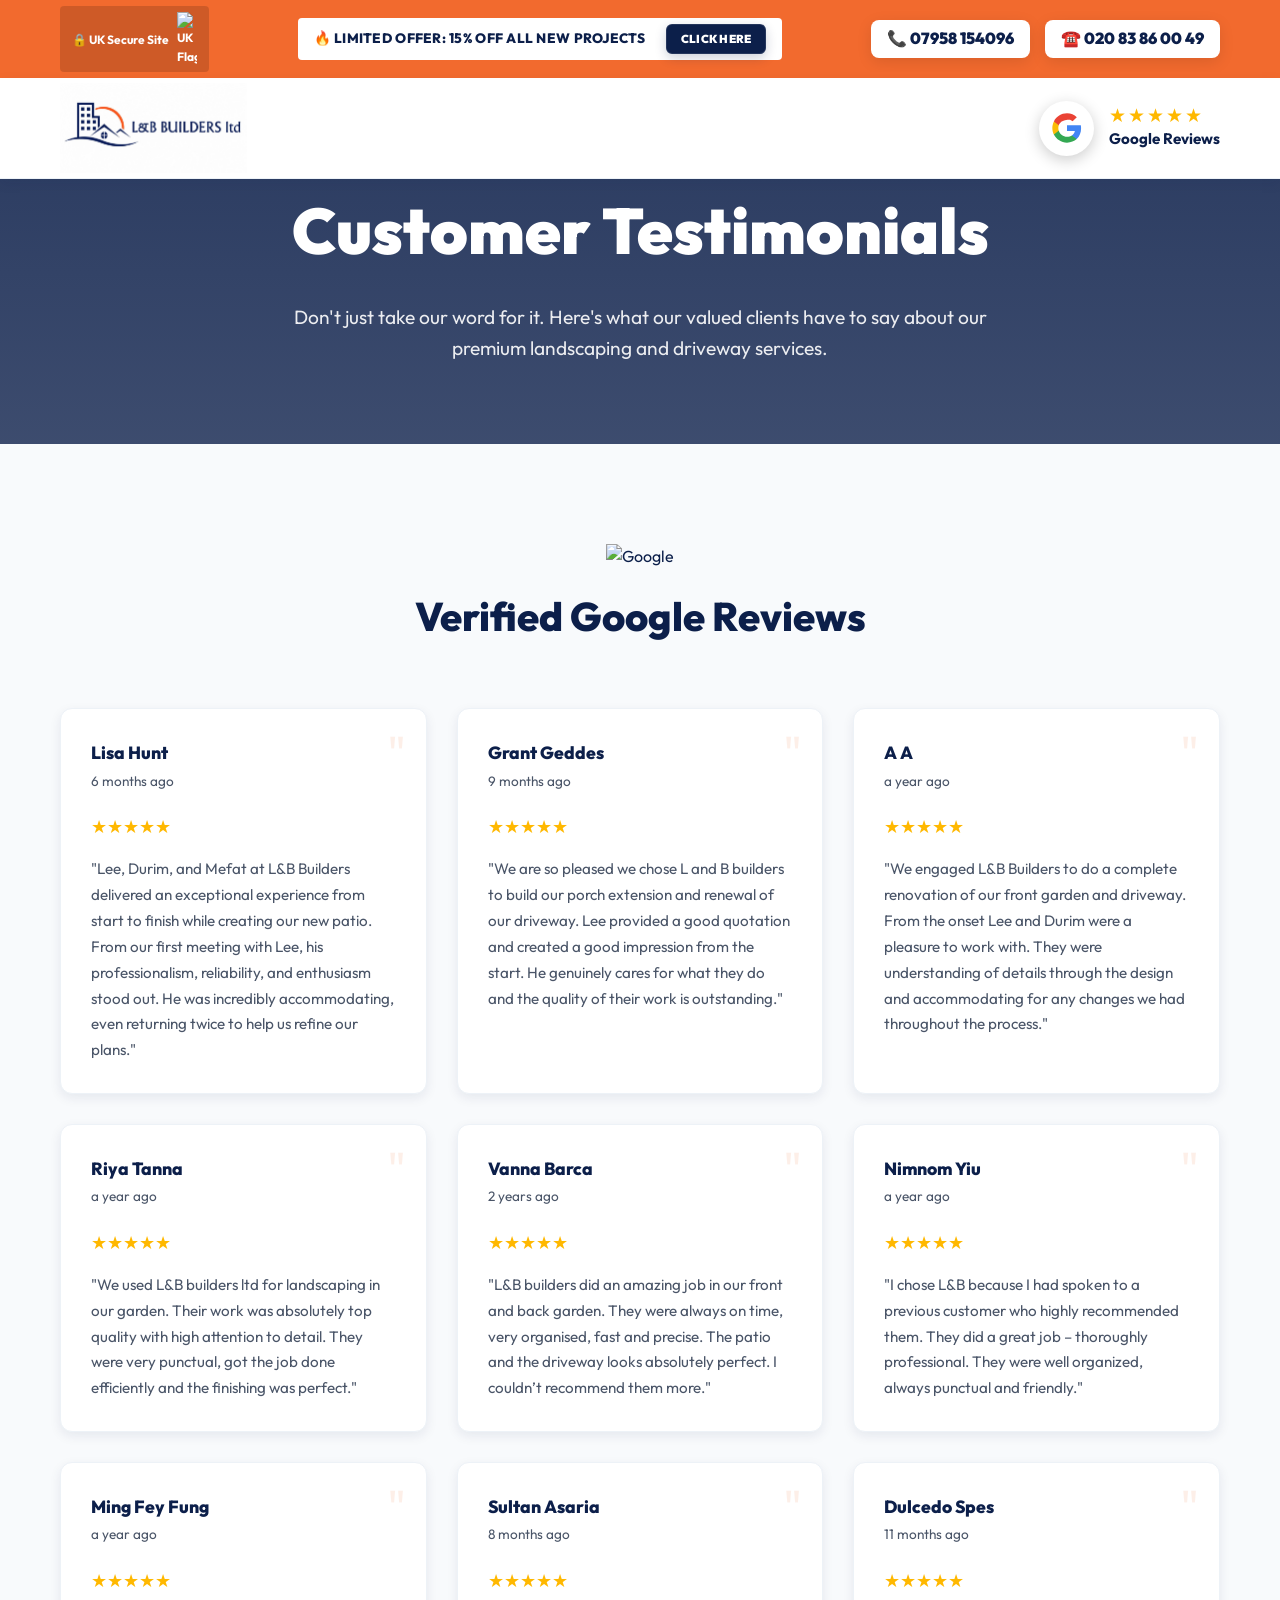
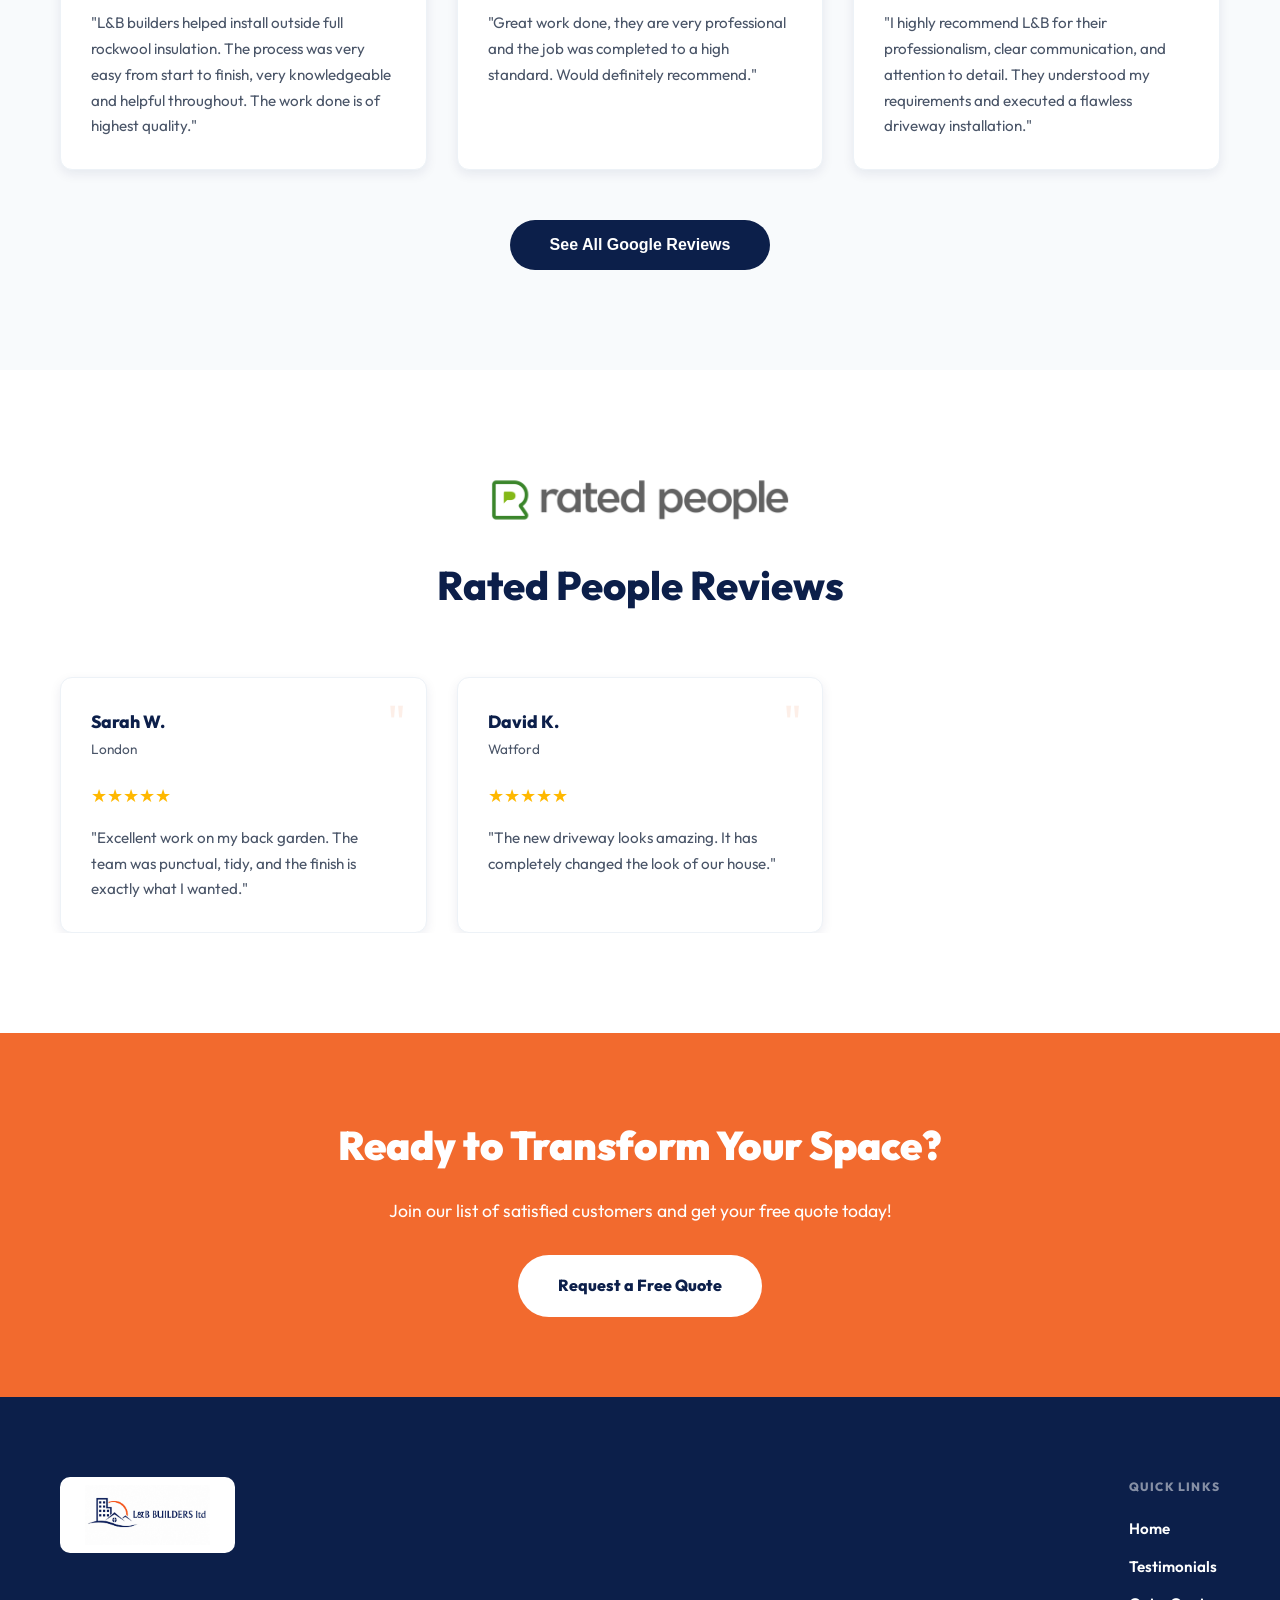
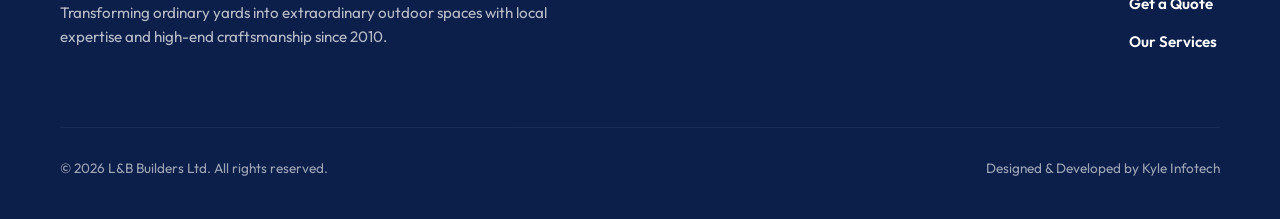
==== testimonials.html @ b6f14aaa "new pages like testimonial" ====
<!DOCTYPE html>
<html lang="en">

<head>
    <meta charset="UTF-8" />
    <meta name="viewport" content="width=device-width, initial-scale=1.0" />
    <title>Customer Reviews & Testimonials | L&B Builders Ltd</title>
    <meta name="description"
        content="Read what our customers say about L&B Builders Ltd. Top-rated landscaping and driveway services in London with 5-star Google reviews." />
    <!-- Google Fonts -->
    <link rel="preconnect" href="https://fonts.googleapis.com" />
    <link rel="preconnect" href="https://fonts.gstatic.com" crossorigin />
    <link href="https://fonts.googleapis.com/css2?family=Outfit:wght@300;400;500;600;700;800;900&display=swap"
        rel="stylesheet" />
    <link rel="stylesheet" href="assets/style.css">
</head>

<body>
    <header id="site-header">
        <!-- Top Tier: Orange -->
        <div class="header-top">
            <div class="container">
                <div class="top-inner">
                    <div class="top-left">
                        <div class="security-badge">
                            <span>🔒 UK Secure Site</span>
                            <img src="https://upload.wikimedia.org/wikipedia/en/a/ae/Flag_of_the_United_Kingdom.svg"
                                alt="UK Flag" style="width: 20px;">
                        </div>
                    </div>
                    <div class="top-center">
                        <div class="status-pill">
                            🔥 LIMITED OFFER: 15% OFF ALL NEW PROJECTS
                            <a href="#hero-form" class="offer-cta">CLICK HERE</a>
                        </div>
                    </div>
                    <div class="top-right">
                        <a href="tel:+447958154096" class="top-phone-box">
                            📞 07958 154096
                        </a>
                        <a href="tel:+442083860049" class="top-phone-box">
                            ☎️ 020 83 86 00 49
                        </a>
                    </div>
                </div>
            </div>
        </div>
        <!-- Main Tier: Navy -->
        <div class="header-main">
            <div class="container">
                <div class="main-inner">
                    <a href="index.html" class="header-logo-box" aria-label="L&B Builders Ltd — Home">
                        <img src="assets/images/finallog.jpeg" alt="L&B Builders Ltd" class="header-logo-img">
                    </a>

                    <a href="testimonials.html" class="header-google-reviews" style="text-decoration: none;">
                        <div class="g-circle">
                            <svg viewBox="0 0 24 24" xmlns="http://www.w3.org/2000/svg">
                                <path
                                    d="M22.56 12.25c0-.78-.07-1.53-.2-2.25H12v4.26h5.92c-.26 1.37-1.04 2.53-2.21 3.31v2.77h3.57c2.08-1.92 3.28-4.74 3.28-8.09z"
                                    fill="#4285F4" />
                                <path
                                    d="M12 23c2.97 0 5.46-.98 7.28-2.66l-3.57-2.77c-1 .67-2.28 1.06-3.71 1.06-2.86 0-5.29-1.93-6.16-4.53H2.18v2.84C3.99 20.53 7.7 23 12 23z"
                                    fill="#34A853" />
                                <path
                                    d="M5.84 14.09c-.22-.66-.35-1.36-.35-2.09s.13-1.43.35-2.09V7.07H2.18C1.43 8.55 1 10.22 1 12s.43 3.45 1.18 4.93l2.85-2.22.81-.62z"
                                    fill="#FBBC05" />
                                <path
                                    d="M12 5.38c1.62 0 3.06.56 4.21 1.64l3.15-3.15C17.45 2.09 14.97 1 12 1 7.7 1 3.99 3.47 2.18 7.07l3.66 2.84c.87-2.6 3.3-4.53 12-4.53z"
                                    fill="#EA4335" />
                            </svg>
                        </div>
                        <div class="g-review-info">
                            <div class="g-stars-v2">★★★★★</div>
                            <span class="g-text-v2 g-text-desktop">Google Reviews</span>
                            <span class="g-text-v2 g-text-mobile">See Reviews</span>
                        </div>
                    </a>
                </div>
            </div>
        </div>
    </header>
    <section class="page-hero">
        <div class="container">
            <h1>Customer Testimonials</h1>
            <p>Don't just take our word for it. Here's what our valued clients have to say about our premium landscaping
                and driveway services.</p>
        </div>
    </section>

    <section class="review-section" style="background: var(--surface);">
        <div class="container">
            <div class="section-header">
                <img src="https://upload.wikimedia.org/wikipedia/commons/2/2f/Google_2015_logo.svg" alt="Google"
                    class="platform-logo">
                <h2>Verified Google Reviews</h2>
            </div>
            <div class="reviews-grid" id="google-reviews-grid">
                <!-- Review 1 -->
                <div class="review-card">
                    <div class="quote-icon">"</div>
                    <div class="author">
                        <div class="author-info">
                            <h4>Lisa Hunt</h4>
                            <span>6 months ago</span>
                        </div>
                    </div>
                    <div class="stars">★★★★★</div>
                    <p class="text">"Lee, Durim, and Mefat at L&B Builders delivered an exceptional experience from
                        start to finish while creating our new patio. From our first meeting with Lee, his
                        professionalism, reliability, and enthusiasm stood out. He was incredibly accommodating, even
                        returning twice to help us refine our plans."</p>
                </div>
                <!-- Review 2 -->
                <div class="review-card">
                    <div class="quote-icon">"</div>
                    <div class="author">
                        <div class="author-info">
                            <h4>Grant Geddes</h4>
                            <span>9 months ago</span>
                        </div>
                    </div>
                    <div class="stars">★★★★★</div>
                    <p class="text">"We are so pleased we chose L and B builders to build our porch extension and
                        renewal of our driveway. Lee provided a good quotation and created a good impression from the
                        start. He genuinely cares for what they do and the quality of their work is outstanding."</p>
                </div>
                <!-- Review 3 -->
                <div class="review-card">
                    <div class="quote-icon">"</div>
                    <div class="author">
                        <div class="author-info">
                            <h4>A A</h4>
                            <span>a year ago</span>
                        </div>
                    </div>
                    <div class="stars">★★★★★</div>
                    <p class="text">"We engaged L&B Builders to do a complete renovation of our front garden and
                        driveway. From the onset Lee and Durim were a pleasure to work with. They were understanding of
                        details through the design and accommodating for any changes we had throughout the process."</p>
                </div>
                <!-- Review 4 -->
                <div class="review-card">
                    <div class="quote-icon">"</div>
                    <div class="author">
                        <div class="author-info">
                            <h4>Riya Tanna</h4>
                            <span>a year ago</span>
                        </div>
                    </div>
                    <div class="stars">★★★★★</div>
                    <p class="text">"We used L&B builders ltd for landscaping in our garden. Their work was absolutely
                        top quality with high attention to detail. They were very punctual, got the job done efficiently
                        and the finishing was perfect."</p>
                </div>
                <!-- Review 5 -->
                <div class="review-card">
                    <div class="quote-icon">"</div>
                    <div class="author">
                        <div class="author-info">
                            <h4>Vanna Barca</h4>
                            <span>2 years ago</span>
                        </div>
                    </div>
                    <div class="stars">★★★★★</div>
                    <p class="text">"L&B builders did an amazing job in our front and back garden. They were always on
                        time, very organised, fast and precise. The patio and the driveway looks absolutely perfect. I
                        couldn’t recommend them more."</p>
                </div>
                <!-- Review 6 -->
                <div class="review-card">
                    <div class="quote-icon">"</div>
                    <div class="author">
                        <div class="author-info">
                            <h4>Nimnom Yiu</h4>
                            <span>a year ago</span>
                        </div>
                    </div>
                    <div class="stars">★★★★★</div>
                    <p class="text">"I chose L&B because I had spoken to a previous customer who highly recommended
                        them. They did a great job – thoroughly professional. They were well organized, always punctual
                        and friendly."</p>
                </div>
                <!-- Review 7 -->
                <div class="review-card">
                    <div class="quote-icon">"</div>
                    <div class="author">
                        <div class="author-info">
                            <h4>Ming Fey Fung</h4>
                            <span>a year ago</span>
                        </div>
                    </div>
                    <div class="stars">★★★★★</div>
                    <p class="text">"L&B builders helped install outside full rockwool insulation. The process was very
                        easy from start to finish, very knowledgeable and helpful throughout. The work done is of
                        highest quality."</p>
                </div>
                <!-- Review 8 -->
                <div class="review-card">
                    <div class="quote-icon">"</div>
                    <div class="author">
                        <div class="author-info">
                            <h4>Sultan Asaria</h4>
                            <span>8 months ago</span>
                        </div>
                    </div>
                    <div class="stars">★★★★★</div>
                    <p class="text">"Great work done, they are very professional and the job was completed to a high
                        standard. Would definitely recommend."</p>
                </div>
                <!-- Review 9 -->
                <div class="review-card">
                    <div class="quote-icon">"</div>
                    <div class="author">
                        <div class="author-info">
                            <h4>Dulcedo Spes</h4>
                            <span>11 months ago</span>
                        </div>
                    </div>
                    <div class="stars">★★★★★</div>
                    <p class="text">"I highly recommend L&B for their professionalism, clear communication, and
                        attention to detail. They understood my requirements and executed a flawless driveway
                        installation."</p>
                </div>
                <!-- Review 10 (Now hidden by default to show only 9) -->
                <div class="review-card hidden-review">
                    <div class="quote-icon">"</div>
                    <div class="author">
                        <div class="author-info">
                            <h4>Kam Parekh</h4>
                            <span>11 months ago</span>
                        </div>
                    </div>
                    <div class="stars">★★★★★</div>
                    <p class="text">"Lee and his team completed a highly professional job repaving our front and back
                        gardens. They were efficient, tidy and completed the work to a top standard."</p>
                </div>

                <!-- HIDDEN REVIEWS (Revealed on See All) -->
                <!-- Review 11 -->
                <div class="review-card hidden-review">
                    <div class="quote-icon">"</div>
                    <div class="author">
                        <div class="author-info">
                            <h4>Emily Wood</h4>
                            <span>a year ago</span>
                        </div>
                    </div>
                    <div class="stars">★★★★★</div>
                    <p class="text">"So pleased we chose Lee and his team to replace our porch and driveway. Friendly
                        and professional at all times with great communication."</p>
                </div>
                <!-- Review 12 -->
                <div class="review-card hidden-review">
                    <div class="quote-icon">"</div>
                    <div class="author">
                        <div class="author-info">
                            <h4>Vam K Vamadeva</h4>
                            <span>8 months ago</span>
                        </div>
                    </div>
                    <div class="stars">★★★★★</div>
                    <p class="text">"Lee and Dariam are very helpful, friendly and cooperative and listened and acted on
                        our requests. The work was completed as scheduled."</p>
                </div>
                <!-- Review 13 -->
                <div class="review-card hidden-review">
                    <div class="quote-icon">"</div>
                    <div class="author">
                        <div class="author-info">
                            <h4>Kevin B.</h4>
                            <span>2 years ago</span>
                        </div>
                    </div>
                    <div class="stars">★★★★★</div>
                    <p class="text">"I cannot sing their praises enough: responsive, reliable, on-time, swift,
                        professional and expert. They have built a reputation as the firm to go to NW London."</p>
                </div>
                <!-- Review 14 -->
                <div class="review-card hidden-review">
                    <div class="quote-icon">"</div>
                    <div class="author">
                        <div class="author-info">
                            <h4>Salimah Panjwani</h4>
                            <span>2 years ago</span>
                        </div>
                    </div>
                    <div class="stars">★★★★★</div>
                    <p class="text">"Lee and his team were great. We are very happy with their work. They did an
                        excellent and very neat job for our patio and finished work on time."</p>
                </div>
                <!-- Review 15 -->
                <div class="review-card hidden-review">
                    <div class="quote-icon">"</div>
                    <div class="author">
                        <div class="author-info">
                            <h4>Anna Evans</h4>
                            <span>3 years ago</span>
                        </div>
                    </div>
                    <div class="stars">★★★★★</div>
                    <p class="text">"A very professional company that has expert knowledge of driveways and completes
                        work to a very high standard. Finished work is exceptional."</p>
                </div>
                <!-- Review 16 -->
                <div class="review-card hidden-review">
                    <div class="quote-icon">"</div>
                    <div class="author">
                        <div class="author-info">
                            <h4>Amir P</h4>
                            <span>11 months ago</span>
                        </div>
                    </div>
                    <div class="stars">★★★★★</div>
                    <p class="text">"Lee and his team at L & B builders are incredible! The work is second to none and
                        so tidy and neat! Very professional."</p>
                </div>
                <!-- Review 17 -->
                <div class="review-card hidden-review">
                    <div class="quote-icon">"</div>
                    <div class="author">
                        <div class="author-info">
                            <h4>Patrycja S</h4>
                            <span>3 years ago</span>
                        </div>
                    </div>
                    <div class="stars">★★★★★</div>
                    <p class="text">"Excellent job as always by L&B Builders! I highly recommend this company. My garden
                        looks amazing!"</p>
                </div>
                <!-- Review 18 -->
                <div class="review-card hidden-review">
                    <div class="quote-icon">"</div>
                    <div class="author">
                        <div class="author-info">
                            <h4>NARESH PATEL</h4>
                            <span>9 months ago</span>
                        </div>
                    </div>
                    <div class="stars">★★★★★</div>
                    <p class="text">"Excellent service by L&B Builders. Completed the job within four days. Driveway
                        done well up to the standard. Polite and professional people."</p>
                </div>
                <!-- Review 19 -->
                <div class="review-card hidden-review">
                    <div class="quote-icon">"</div>
                    <div class="author">
                        <div class="author-info">
                            <h4>M lo</h4>
                            <span>3 years ago</span>
                        </div>
                    </div>
                    <div class="stars">★★★★★</div>
                    <p class="text">"Lee and his team did a great job and were very professional, prices are fair,
                        quality of work is good. 100% recommend."</p>
                </div>
                <!-- Review 20 -->
                <div class="review-card hidden-review">
                    <div class="quote-icon">"</div>
                    <div class="author">
                        <div class="author-info">
                            <h4>eion</h4>
                            <span>10 months ago</span>
                        </div>
                    </div>
                    <div class="stars">★★★★★</div>
                    <p class="text">"Recently completed driveway. Reliable solid traditional builders. Workmanship,
                        10/10."</p>
                </div>
                <!-- Review 21 -->
                <div class="review-card hidden-review">
                    <div class="quote-icon">"</div>
                    <div class="author">
                        <div class="author-info">
                            <h4>S Herath</h4>
                            <span>8 months ago</span>
                        </div>
                    </div>
                    <div class="stars">★★★★★</div>
                    <p class="text">"Lee is absolutely a good builder. We are so happy with the driveway he has done to
                        a high standard. Whole team was very tidy."</p>
                </div>
                <!-- Review 22 -->
                <div class="review-card hidden-review">
                    <div class="quote-icon">"</div>
                    <div class="author">
                        <div class="author-info">
                            <h4>Gistwithmia</h4>
                            <span>2 years ago</span>
                        </div>
                    </div>
                    <div class="stars">★★★★★</div>
                    <p class="text">"Fantastic job done. Nothing to fault! They worked hard everyday even in the rain
                        and produced a great job in just a week."</p>
                </div>
                <!-- Review 23 -->
                <div class="review-card hidden-review">
                    <div class="quote-icon">"</div>
                    <div class="author">
                        <div class="author-info">
                            <h4>Harley Golding</h4>
                            <span>a year ago</span>
                        </div>
                    </div>
                    <div class="stars">★★★★★</div>
                    <p class="text">"Incredibly good job done from start to finish. Attention to detail, creativity and
                        hard work every single day. Very trustworthy."</p>
                </div>
                <!-- Review 24 -->
                <div class="review-card hidden-review">
                    <div class="quote-icon">"</div>
                    <div class="author">
                        <div class="author-info">
                            <h4>Monica Kantaria</h4>
                            <span>a year ago</span>
                        </div>
                    </div>
                    <div class="stars">★★★★★</div>
                    <p class="text">"Would highly recommend L&B builders. Very professional, high quality work and a
                        pleasure to deal with."</p>
                </div>
                <!-- Review 25 -->
                <div class="review-card hidden-review">
                    <div class="quote-icon">"</div>
                    <div class="author">
                        <div class="author-info">
                            <h4>Egl</h4>
                            <span>2 years ago</span>
                        </div>
                    </div>
                    <div class="stars">★★★★★</div>
                    <p class="text">"I highly recommend, they done a perfect job making my garden look like new! They
                        also fitted strong fences."</p>
                </div>
                <!-- Review 26 -->
                <div class="review-card hidden-review">
                    <div class="quote-icon">"</div>
                    <div class="author">
                        <div class="author-info">
                            <h4>yaso thanu</h4>
                            <span>10 months ago</span>
                        </div>
                    </div>
                    <div class="stars">★★★★★</div>
                    <p class="text">"We are very happy with the work done to the house and it looks really nice and
                        homely."</p>
                </div>
                <!-- Review 27 -->
                <div class="review-card hidden-review">
                    <div class="quote-icon">"</div>
                    <div class="author">
                        <div class="author-info">
                            <h4>Saeed Ranjbar London</h4>
                            <span>2 years ago</span>
                        </div>
                    </div>
                    <div class="stars">★★★★★</div>
                    <p class="text">"Good and reliable."</p>
                </div>
                <!-- Review 28 -->
                <div class="review-card hidden-review">
                    <div class="quote-icon">"</div>
                    <div class="author">
                        <div class="author-info">
                            <h4>Mitesh Joshi</h4>
                            <span>3 weeks ago</span>
                        </div>
                    </div>
                    <div class="stars">★★★★★</div>
                    <p class="text">"We have just had our garden fence replaced with a composite fence and posts. Lee
                        and his brother did an excellent job."</p>
                </div>
                <!-- Review 29 -->
                <div class="review-card hidden-review">
                    <div class="quote-icon">"</div>
                    <div class="author">
                        <div class="author-info">
                            <h4>Ramil</h4>
                            <span>a month ago</span>
                        </div>
                    </div>
                    <div class="stars">★★★★★</div>
                    <p class="text">"Professionalism and quality of work is excellent, i would not hesitate to recommend
                        them."</p>
                </div>
                <!-- Review 30 -->
                <div class="review-card hidden-review">
                    <div class="quote-icon">"</div>
                    <div class="author">
                        <div class="author-info">
                            <h4>Gats C.</h4>
                            <span>a month ago</span>
                        </div>
                    </div>
                    <div class="stars">★★★★★</div>
                    <p class="text">"Driveway completed by Lee, and I couldnâ€™t be happier. Handled with
                        professionalism and attention to detail."</p>
                </div>
                <!-- Review 31 -->
                <div class="review-card hidden-review">
                    <div class="quote-icon">"</div>
                    <div class="author">
                        <div class="author-info">
                            <h4>Rita Lisk</h4>
                            <span>a month ago</span>
                        </div>
                    </div>
                    <div class="stars">★★★★★</div>
                    <p class="text">"Lee and his team just finished replacing our old fence. Found them very helpful,
                        flexible and prompt."</p>
                </div>
                <!-- Review 32 -->
                <div class="review-card hidden-review">
                    <div class="quote-icon">"</div>
                    <div class="author">
                        <div class="author-info">
                            <h4>Nikita Salecha</h4>
                            <span>2 years ago</span>
                        </div>
                    </div>
                    <div class="stars">★★★★★</div>
                    <p class="text">"Excellent service and responsiveness. Highly satisfied with the quality and
                        professionalism of the team."</p>
                </div>
            </div>

            <div class="see-all-wrap">
                <button class="btn-see-all" id="btn-see-all-google">See All Google Reviews</button>
            </div>
        </div>
    </section>

    <section class="review-section">
        <div class="container">
            <div class="section-header">
                <img src="assets/images/ratedpeople.png" alt="Rated People" class="platform-logo" style="height: 60px;">
                <h2>Rated People Reviews</h2>
            </div>
            <div class="reviews-grid">
                <div class="review-card">
                    <div class="quote-icon">"</div>
                    <div class="author">
                        <div class="author-info">
                            <h4>Sarah W.</h4>
                            <span>London</span>
                        </div>
                    </div>
                    <div class="stars">★★★★★</div>
                    <p class="text">"Excellent work on my back garden. The team was punctual, tidy, and the finish is
                        exactly what I wanted."</p>
                </div>
                <div class="review-card">
                    <div class="quote-icon">"</div>
                    <div class="author">
                        <div class="author-info">
                            <h4>David K.</h4>
                            <span>Watford</span>
                        </div>
                    </div>
                    <div class="stars">★★★★★</div>
                    <p class="text">"The new driveway looks amazing. It has completely changed the look of our house."
                    </p>
                </div>
            </div>
        </div>
    </section>

    <section class="cta-section">
        <div class="container">
            <h2>Ready to Transform Your Space?</h2>
            <p style="margin-bottom: 30px; font-size: 1.1rem;">Join our list of satisfied customers and get your free
                quote today!</p>
            <a href="index.html#hero-form" class="btn-white">Request a Free Quote</a>
        </div>
    </section>

    <footer>
        <div class="container">
            <div class="footer-lp-wrap">
                <div class="footer-brand-lp">
                    <a href="index.html"
                        style="margin-bottom: 25px; display: inline-block; background: #fff; padding: 8px 25px; border-radius: 10px;">
                        <img src="assets/images/finallog.jpeg" alt="L&B Builders Ltd"
                            style="height: 60px; width: auto; display: block;">
                    </a>
                    <p>Transforming ordinary yards into extraordinary outdoor spaces with local expertise and high-end
                        craftsmanship since 2010.</p>
                </div>

                <div class="footer-links-lp" style="flex: 0 0 auto;">
                    <div
                        style="font-size: 0.75rem; font-weight: 800; text-transform: uppercase; letter-spacing: 0.1em; opacity: 0.5; margin-bottom: 20px; color: #fff;">
                        Quick Links</div>
                    <ul style="list-style: none; padding: 0; margin: 0;">
                        <li style="margin-bottom: 12px;"><a href="index.html"
                                style="color: #fff; text-decoration: none; font-weight: 600; font-size: 0.95rem; transition: color 0.3s;">Home</a>
                        </li>
                        <li style="margin-bottom: 12px;"><a href="testimonials.html"
                                style="color: #fff; text-decoration: none; font-weight: 600; font-size: 0.95rem; transition: color 0.3s;">Testimonials</a>
                        </li>
                        <li style="margin-bottom: 12px;"><a href="index.html#hero-form"
                                style="color: #fff; text-decoration: none; font-weight: 600; font-size: 0.95rem; transition: color 0.3s;">Get
                                a Quote</a></li>
                        <li style="margin-bottom: 12px;"><a href="index.html#services"
                                style="color: #fff; text-decoration: none; font-weight: 600; font-size: 0.95rem; transition: color 0.3s;">Our
                                Services</a></li>
                    </ul>
                </div>
            </div>
            <div class="footer-bottom-lp">
                <div class="copyright">© 2026 L&B Builders Ltd. All rights reserved.</div>
                <div class="footer-credits">Designed & Developed by Kyle Infotech</div>
            </div>
        </div>
    </footer>

    <script>
        document.getElementById('btn-see-all-google').addEventListener('click', function () {
            const hiddenReviews = document.querySelectorAll('#google-reviews-grid .review-card.hidden-review');
            hiddenReviews.forEach(review => {
                review.style.display = 'block';
            });
            this.style.display = 'none';
        });
    </script>
</body>

</html>
---- assets/style.css ----
/* ════════════════════════════════
       DESIGN SYSTEM — TOKENS
       ════════════════════════════════ */
     :root {
         /* High-Contrast Modern 2026 Palette */
         --primary: #0C1F4A;
         /* Deep Navy */
         --secondary: #F26A2E;
         /* Vibrant Orange */
         --accent: #F26A2E;
         --accent-hover: #D15622;
         --bg: #FFFFFF;
         --surface: #F8FAFC;
         --surface-dark: #EDF2F7;
         --ink: #0C1F4A;
         --ink-muted: #4A5568;

         --ff-main: 'Outfit', sans-serif;

         --shadow-sm: 0 4px 12px rgba(12, 31, 74, 0.08);
         --shadow-md: 0 12px 32px rgba(12, 31, 74, 0.12);
         --shadow-lg: 0 24px 64px rgba(12, 31, 74, 0.16);

         --radius: 12px;
         --radius-lg: 24px;
     }

     *,
     *::before,
     *::after {
         box-sizing: border-box;
         margin: 0;
         padding: 0;
     }

     html,
     body {
         max-width: 100%;
         overflow-x: hidden;
         scroll-behavior: smooth;
         position: relative;
     }

     body {
         font-family: var(--ff-main);
         background: var(--bg);
         color: var(--ink);
         -webkit-font-smoothing: antialiased;
         line-height: 1.6;
         margin: 0;
         padding: 0;
     }

     /* ─── UTILS ─── */
     .container {
         max-width: 1200px;
         margin: 0 auto;
         padding: 0 20px;
         width: 100%;
         overflow: hidden;
         /* Safety against inner overflow */
     }

     .tag {
         display: inline-block;
         font-size: .75rem;
         font-weight: 700;
         letter-spacing: .1em;
         text-transform: uppercase;
         color: var(--primary);
         background: rgba(12, 31, 74, 0.08);
         border-radius: 100px;
         padding: 6px 16px;
         margin-bottom: 16px;
     }

     .btn {
         display: inline-flex;
         align-items: center;
         justify-content: center;
         gap: 10px;
         font-family: var(--ff-main);
         font-weight: 600;
         font-size: 1rem;
         border: none;
         border-radius: 100px;
         padding: 16px 32px;
         cursor: pointer;
         text-decoration: none;
         transition: all 0.3s cubic-bezier(0.4, 0, 0.2, 1);
     }

     .btn-primary {
         background: var(--accent);
         color: var(--ink);
         box-shadow: 0 4px 15px rgba(255, 159, 28, 0.3);
     }

     .btn-primary:hover {
         background: var(--accent-hover);
         transform: translateY(-3px);
         box-shadow: 0 8px 25px rgba(255, 159, 28, 0.4);
     }

     .btn-outline {
         background: transparent;
         color: #fff;
         border: 2px solid rgba(255, 255, 255, 0.3);
     }

     .btn-outline:hover {
         background: rgba(255, 255, 255, 0.1);
         border-color: #fff;
         transform: translateY(-3px);
     }

     .btn-green {
         background: var(--primary);
         color: #fff;
         box-shadow: 0 4px 15px rgba(12, 31, 74, 0.2);
     }

     .btn-green:hover {
         background: #081533;
         transform: translateY(-3px);
         box-shadow: 0 8px 25px rgba(12, 31, 74, 0.3);
     }

     section {
         position: relative;
         padding: 100px 0;
     }

     #site-header {
         position: absolute;
         top: 0;
         left: 0;
         right: 0;
         z-index: 1000;
         transition: all 0.3s ease;
     }

     /* Top Bar (Orange) */
     .header-top {
         background: var(--secondary);
         color: #fff;
         padding: 6px 0;
         /* Reduced padding */
         font-size: 0.85rem;
         font-weight: 700;
     }

     .top-inner {
         display: flex;
         justify-content: space-between;
         align-items: center;
     }

     .top-left,
     .top-center,
     .top-right {
         display: flex;
         align-items: center;
         gap: 15px;
     }

     .security-badge {
         display: flex;
         align-items: center;
         gap: 8px;
         background: rgba(0, 0, 0, 0.15);
         padding: 6px 12px;
         border-radius: 4px;
         font-size: 0.75rem;
     }

     .status-pill {
         background: #fff;
         color: var(--primary);
         padding: 6px 16px;
         border-radius: 4px;
         display: flex;
         align-items: center;
         gap: 10px;
         text-transform: uppercase;
         font-size: 0.85rem;
         font-weight: 800;
         letter-spacing: 0.02em;
         position: relative;
     }

     .offer-cta {
         background: var(--primary);
         color: #fff;
         padding: 5px 14px;
         border-radius: 6px;
         margin-left: 10px;
         text-decoration: none;
         font-size: 0.72rem;
         font-weight: 900;
         display: inline-flex;
         align-items: center;
         justify-content: center;
         position: relative;
         overflow: hidden;
         border: 1px solid rgba(255, 255, 255, 0.1);
         transition: all 0.3s ease;
         box-shadow: 0 4px 12px rgba(12, 31, 74, 0.2);
         animation: cta-breathing 3s infinite ease-in-out;
     }

     .offer-cta::after {
         content: "";
         position: absolute;
         top: 0;
         left: -100%;
         width: 60%;
         height: 100%;
         background: linear-gradient(90deg,
                 transparent,
                 rgba(255, 255, 255, 0.3),
                 transparent);
         transform: skewX(-25deg);
         animation: premium-shimmer 2.5s infinite ease-in-out;
     }

     @keyframes premium-shimmer {
         0% {
             left: -120%;
         }

         30% {
             left: 150%;
         }

         100% {
             left: 150%;
         }
     }

     .offer-cta:hover {
         transform: translateY(-2px);
         background: var(--secondary);
         box-shadow: 0 6px 20px rgba(242, 106, 46, 0.3);
     }


     @keyframes cta-breathing {

         0%,
         100% {
             transform: scale(1, 1);
         }

         50% {
             transform: scale(1.05, 1.4);
         }
     }

     .pulse-dot {
         width: 8px;
         height: 8px;
         background: #34A853;
         border-radius: 50%;
         animation: pulse-green 2s infinite;
     }

     @keyframes pulse-green {
         0% {
             box-shadow: 0 0 0 0 rgba(52, 168, 83, 0.4);
         }

         70% {
             box-shadow: 0 0 0 10px rgba(52, 168, 83, 0);
         }

         100% {
             box-shadow: 0 0 0 0 rgba(52, 168, 83, 0);
         }
     }

     .top-phone-box {
         background: #fff;
         color: var(--primary);
         padding: 6px 16px;
         border-radius: 8px;
         display: flex;
         align-items: center;
         justify-content: center;
         gap: 10px;
         text-decoration: none;
         font-weight: 900;
         font-size: 1rem;
         box-shadow: 0 4px 15px rgba(0, 0, 0, 0.1);
         animation: phone-pulse 2s infinite;
         transition: transform 0.3s ease;
     }

     .top-phone-box:hover {
         transform: scale(1.05);
         box-shadow: 0 6px 20px rgba(0, 0, 0, 0.15);
     }



     @keyframes phone-pulse {

         0%,
         100% {
             transform: scale(1);
         }

         50% {
             transform: scale(1.05);
         }
     }

     /* Main Bar (White) */
     .header-main {
         background: #fff;
         padding: 5px 0;
         /* Significantly reduced padding */
         border-bottom: 1px solid #edf2f7;
         box-shadow: var(--shadow-sm);
     }

     .main-inner {
         display: flex;
         justify-content: space-between;
         align-items: center;
     }

     .header-logo-box {
         display: inline-block;
         text-decoration: none;
     }

     .header-logo-img {
         height: 90px;
         /* Refined 'big' size to keep header compact */
         max-width: 100%;
         width: auto;
         display: block;
     }

     /* Modern Google Badge */
     .header-google-reviews {
         display: flex;
         align-items: center;
         gap: 15px;
         color: var(--primary);
         text-decoration: none;
     }

     .g-circle {
         width: 55px;
         height: 55px;
         background: #fff;
         border-radius: 50%;
         display: flex;
         align-items: center;
         justify-content: center;
         box-shadow: 0 4px 15px rgba(0, 0, 0, 0.2);
     }

     .g-circle svg {
         width: 32px;
         height: 32px;
     }

     .g-review-info {
         display: flex;
         flex-direction: column;
         gap: 2px;
     }

     .g-stars-v2 {
         color: #FFB800;
         font-size: 1.2rem;
         letter-spacing: 2px;
         line-height: 1;
     }

     .g-text-v2 {
         font-size: 0.95rem;
         font-weight: 700;
         opacity: 1;
     }

     /* Navigation Styles */
     .header-nav {
         display: flex;
         gap: 30px;
         align-items: center;
     }

     .nav-link {
         text-decoration: none;
         color: var(--primary);
         font-weight: 700;
         font-size: 1rem;
         transition: color 0.3s ease;
         text-transform: uppercase;
         letter-spacing: 0.05em;
     }

     .nav-link:hover {
         color: var(--secondary);
     }

     @media (max-width: 1000px) {
         .header-nav {
             display: none;
         }

         .header-top {
             display: none;
         }

         #site-header .container {
             padding: 0 12px !important;
             /* Reduced side padding */
         }

         .main-inner {
             display: flex !important;
             justify-content: space-between !important;
             align-items: center !important;
             width: 100%;
             gap: 15px !important;
         }

         .header-logo-img {
             height: 75px !important;
             /* Increased logo size */
             max-width: 180px !important;
         }

         .header-google-reviews {
             display: flex !important;
             align-items: center !important;
             justify-content: center !important;
             padding: 6px 12px !important;
             background: #fff !important;
             border: 1.5px solid var(--secondary) !important;
             border-radius: 50px !important;
             box-shadow: 0 2px 8px rgba(242, 106, 46, 0.1) !important;
             transition: all 0.3s ease !important;
             flex-shrink: 0 !important;
         }

         .g-review-info .g-stars-v2 {
             display: none;
         }

         .g-text-desktop {
             display: none;
         }

         .g-text-mobile {
             display: block !important;
             font-size: 0.72rem !important;
             font-weight: 800 !important;
             color: var(--secondary) !important;
             text-decoration: none;
             text-transform: uppercase;
             letter-spacing: 0.02em !important;
         }

         .g-circle {
             display: none;
         }

         #hero {
             padding-top: 120px;
         }
     }

     .g-text-mobile {
         display: none;
     }

     /* ════════════════════════════════
       HERO
       ════════════════════════════════ */
     #hero {
         min-height: 100vh;
         padding: 160px 0 100px;
         display: flex;
         align-items: center;
         background:
             linear-gradient(135deg, rgba(255, 255, 255, 0.9) 0%, rgba(255, 255, 255, 0.7) 100%),
             url('assets/images/driveaways.jpeg') center/cover no-repeat;
         position: relative;
         overflow: hidden;
     }

     #hero::before {
         content: '';
         position: absolute;
         inset: 0;
         background: radial-gradient(circle at 70% 30%, rgba(242, 106, 46, 0.1) 0%, transparent 50%);
         pointer-events: none;
     }

     .hero-grid {
         display: grid;
         grid-template-columns: 1.2fr 0.8fr;
         gap: 80px;
         align-items: center;
     }

     .hero-content h1 {
         font-size: clamp(3rem, 8vw, 4.5rem);
         font-weight: 900;
         line-height: 1.1;
         color: var(--primary);
         margin-bottom: 24px;
         letter-spacing: -0.04em;
     }

     .hero-content h1 em {
         font-style: normal;
         color: var(--secondary);
     }

     .hero-content p {
         font-size: 1.35rem;
         color: var(--ink-muted);
         margin-bottom: 40px;
         max-width: 600px;
     }

     .hero-btns {
         display: flex;
         gap: 16px;
         flex-wrap: wrap;
         margin-bottom: 48px;
     }

     .hero-trust {
         display: flex;
         gap: 32px;
         flex-wrap: wrap;
     }

     .trust-item {
         display: flex;
         align-items: center;
         gap: 10px;
         font-weight: 600;
         color: var(--primary);
     }

     .trust-item .tic {
         width: 24px;
         height: 24px;
         background: var(--secondary);
         color: #fff;
         border-radius: 50%;
         display: flex;
         align-items: center;
         justify-content: center;
         font-size: 0.8rem;
     }

     .hero-form-card {
         background: var(--accent);
         border-radius: var(--radius-lg);
         overflow: hidden;
         box-shadow: var(--shadow-lg);
         border: 1px solid rgba(12, 31, 74, 0.1);
     }

     .form-header {
         background: var(--primary);
         color: #fff;
         padding: 24px;
         text-align: center;
     }

     .form-header h3 {
         font-size: 1.5rem;
         font-weight: 900;
         text-transform: uppercase;
         letter-spacing: 0.05em;
         margin: 0;
     }

     .form-body {
         padding: 32px;
     }

     .hero-form-card .sub {
         color: #fff;
         margin-bottom: 24px;
         text-align: center;
         opacity: 0.9;
         font-weight: 600;
         font-size: 0.9rem;
     }

     .form-group {
         margin-bottom: 20px;
     }

     .form-group label {
         display: block;
         font-size: 0.75rem;
         font-weight: 800;
         color: #fff;
         margin-bottom: 6px;
         text-transform: uppercase;
         letter-spacing: 0.05em;
     }

     .form-group input,
     .form-group select,
     .form-group textarea {
         width: 100%;
         padding: 14px 20px;
         border: none;
         border-radius: 10px;
         font-family: var(--ff-main);
         font-size: 1rem;
         background: #fff;
         transition: all 0.3s ease;
     }

     .form-group input:focus,
     .form-group select:focus,
     .form-group textarea:focus {
         background: #fff;
         box-shadow: 0 0 0 4px rgba(12, 31, 74, 0.15);
         outline: none;
     }

     .sticker-badge {
         position: absolute;
         top: -30px;
         right: -30px;
         width: 100px;
         height: 100px;
         background: var(--primary);
         color: #fff;
         border-radius: 50%;
         display: flex;
         flex-direction: column;
         align-items: center;
         justify-content: center;
         text-align: center;
         font-weight: 900;
         font-size: 0.8rem;
         transform: rotate(15deg);
         box-shadow: var(--shadow-md);
         z-index: 10;
         border: 4px dashed rgba(255, 255, 255, 0.2);
     }

     @media (max-width: 600px) {
         .hero-form-wrap {
             overflow: hidden;
             /* Prevent badge overflow */
         }

         .sticker-badge {
             width: 80px;
             height: 80px;
             right: -10px;
             top: -10px;
             font-size: 0.7rem;
         }
     }


     @media (max-width: 900px) {
         .hero-grid {
             grid-template-columns: 1fr;
             gap: 60px;
         }

         .hero-content {
             text-align: center;
         }

         .hero-content p {
             margin-left: auto;
             margin-right: auto;
         }

         .hero-btns {
             justify-content: center;
         }

         .hero-trust {
             justify-content: center;
         }
     }

     /* ════════════════════════════════
       STATS BAR
       ════════════════════════════════ */
     #stats {
         background: var(--primary);
         padding: 60px 0;
         color: #fff;
     }

     .stats-inner {
         display: flex;
         justify-content: center;
         flex-wrap: wrap;
         gap: 100px;
         max-width: 1000px;
         margin: 0 auto;
     }

     .stat-item {
         text-align: center;
         border: none;
     }

     .stat-num {
         font-size: 3.5rem;
         font-weight: 900;
         color: var(--accent);
         line-height: 1;
         margin-bottom: 8px;
     }

     .stat-label {
         font-size: 0.9rem;
         font-weight: 600;
         text-transform: uppercase;
         letter-spacing: 0.1em;
         opacity: 0.8;
     }

     @media (max-width: 768px) {
         .stats-inner {
             gap: 50px;
         }
     }

     @media (max-width: 480px) {
         .stats-inner {
             flex-direction: column;
             gap: 40px;
         }

         .stat-num {
             font-size: 2.8rem;
         }
     }





     @media (max-width: 900px) {
         .about-top-grid {
             grid-template-columns: 1fr;
             gap: 40px;
             text-align: center;
         }

         .about-content h2 {
             font-size: 2.2rem;
         }

         .btn-text {
             justify-content: center;
         }
     }

     /* Why Choose Us V2 */
     #why-us {
         background: #DFE3F0;
         color: #fff;
         padding: 120px 0;
     }

     .why-header {
         margin-bottom: 60px;
         text-align: left;
     }

     .why-header h2 {
         font-size: 3rem;
         font-weight: 800;
         color: var(--primary);
     }

     .why-header h2 span {
         color: var(--secondary);
     }

     .features-grid {
         display: grid;
         grid-template-columns: repeat(3, 1fr);
         gap: 30px;
     }

     .feature-card {
         background: #fff;
         padding: 40px;
         border: 1px solid #eee;
         border-radius: 4px;
         transition: all 0.3s ease;
         display: flex;
         flex-direction: column;
         gap: 15px;
     }

     .feature-card:hover {
         box-shadow: var(--shadow-md);
         transform: translateY(-5px);
         border-color: var(--secondary);
     }

     .feature-card-head {
         display: flex;
         align-items: center;
         gap: 15px;
     }

     .feature-icon {
         width: 40px;
         height: 40px;
         color: var(--secondary);
         flex-shrink: 0;
     }

     .feature-card h3 {
         font-size: 1.4rem;
         font-weight: 800;
         color: var(--primary);
         margin: 0;
     }

     .feature-card p {
         color: var(--ink-muted);
         font-size: 0.95rem;
         line-height: 1.6;
         margin: 0;
     }

     /* ════════════════════════════════
        SERVICES SLIDER V4
        ════════════════════════════════ */
     #services {
         background: var(--bg);
         padding: 120px 0;
     }

     .services-header-v2 {
         display: flex;
         justify-content: space-between;
         align-items: center;
         margin-bottom: 60px;
     }

     .services-header-v2 h2 {
         font-size: 3rem;
         font-weight: 800;
         color: var(--primary);
         margin: 0;
     }

     .services-header-v2 h2 span {
         color: var(--secondary);
     }

     .services-viewport {
         overflow: hidden;
         width: 100%;
         cursor: grab;
     }

     .services-viewport:active {
         cursor: grabbing;
     }

     .services-track {
         display: flex;
         gap: 30px;
         width: 100%; /* Ensure track respects viewport width for correct translation */
         transition: transform 0.6s cubic-bezier(0.165, 0.84, 0.44, 1);
     }

     .service-card-v2 {
         flex: 0 0 calc(33.333% - 20px);
         background: #fff;
         border-radius: 12px;
         overflow: hidden;
         box-shadow: 0 4px 20px rgba(0, 0, 0, 0.05);
         padding: 0 0 30px 0;
         display: flex;
         flex-direction: column;
         transition: all 0.3s ease;
         border: 1px solid #f0f0f0;
     }

     .service-card-v2:hover {
         transform: translateY(-8px);
         box-shadow: 0 10px 30px rgba(12, 31, 74, 0.1);
     }

     .service-img-v2 {
         width: 100%;
         height: 240px;
         overflow: hidden;
         margin-bottom: 25px;
     }

     .service-img-v2 img {
         width: 100%;
         height: 100%;
         object-fit: cover;
         transition: transform 0.5s ease;
     }

     .service-card-v2:hover .service-img-v2 img {
         transform: scale(1.1);
     }

     .service-card-v2 h3 {
         font-size: 1.5rem;
         font-weight: 800;
         color: var(--primary);
         padding: 0 30px;
         margin-bottom: 12px;
     }

     .service-card-v2 p {
         font-size: 1rem;
         color: var(--ink-muted);
         padding: 0 30px;
         margin-bottom: 25px;
         line-height: 1.6;
         flex-grow: 1;
     }

     .service-link-v2 {
         margin: 0 30px;
         display: inline-flex;
         align-items: center;
         justify-content: center;
         padding: 12px 25px;
         background: transparent;
         color: var(--secondary);
         border: 2px solid var(--secondary);
         border-radius: 8px;
         text-decoration: none;
         font-weight: 800;
         text-transform: uppercase;
         font-size: 0.85rem;
         letter-spacing: 0.05em;
         transition: all 0.3s ease;
     }

     .service-link-v2:hover {
         background: var(--secondary);
         color: #fff;
         box-shadow: 0 4px 15px rgba(242, 106, 46, 0.3);
     }

     @media (max-width: 1000px) {
         .service-card-v2 {
             flex: 0 0 calc(50% - 15px);
         }

         .services-header-v2 h2 {
             font-size: 2.2rem;
         }
     }

     @media (max-width: 1024px) {
         .service-card-v2 {
             flex: 0 0 100%;
         }

         .services-track {
             gap: 0 !important;
         }

         .services-header-v2 {
             flex-direction: column;
             align-items: center;
             gap: 30px;
         }
     }

     @media (max-width: 1024px) {
         .features-grid {
             grid-template-columns: repeat(2, 1fr);
         }
     }

     @media (max-width: 700px) {
         .features-grid {
             grid-template-columns: 1fr;
         }

         .why-header {
             text-align: center;
         }

         .why-header h2 {
             font-size: 2.2rem;
         }
     }



     /* ════════════════════════════════
       GALLERY
       ════════════════════════════════ */
     /* ════════════════════════════════
       GALLERY V3 (Project Galleries)
       ════════════════════════════════ */
     #gallery {
         background-color: #262626;
         background-image: url("data:image/svg+xml,%3Csvg width='60' height='60' viewBox='0 0 60 60' xmlns='http://www.w3.org/2000/svg'%3E%3Cpath d='M30 0c1.5 6 4 10 10 12-6 2-8.5 6-10 12-1.5-6-4-10-10-12 6-2 8.5-6 10-12z' fill='%23333' fill-opacity='0.4' fill-rule='evenodd'/%3E%3C/svg%3E");
         padding: 120px 0;
         color: #fff;
     }

     .gallery-header {
         text-align: center;
         margin-bottom: 80px;
     }

     .gallery-header h2 {
         font-size: 3.5rem;
         font-weight: 800;
         color: #fff;
         margin-bottom: 20px;
     }

     .gallery-header h2 span {
         color: var(--secondary);
     }

     .gallery-header p {
         max-width: 600px;
         margin: 0 auto;
         color: rgba(255, 255, 255, 0.6);
         font-size: 1rem;
         line-height: 1.6;
     }

     .gallery-viewport {
         overflow: hidden;
         width: 100%;
         margin-bottom: 60px;
         cursor: grab;
     }

     .gallery-viewport:active {
         cursor: grabbing;
     }

     .gallery-v3-grid {
         display: grid;
         grid-auto-flow: column;
         grid-auto-columns: calc(25% - 22.5px);
         gap: 30px;
         transition: transform 0.8s cubic-bezier(0.65, 0, 0.35, 1);
         margin-bottom: 0;
     }

     @media (max-width: 1024px) {
         .gallery-v3-grid {
             display: flex !important;
             grid-auto-flow: unset !important;
             grid-auto-columns: unset !important;
             gap: 0 !important;
         }

         .gallery-v3-card {
             flex: 0 0 100% !important;
             width: 100% !important;
             min-width: 100% !important;
         }
     }

     .gallery-v3-card {
         text-align: center;
         transition: all 0.4s cubic-bezier(0.165, 0.84, 0.44, 1);
         cursor: pointer;
         width: 100%;
     }

     .gallery-v3-card:hover {
         transform: translateY(-10px);
     }

     .gallery-v3-img-wrap {
         position: relative;
         overflow: hidden;
         border-radius: 12px;
         margin-bottom: 20px;
         box-shadow: var(--shadow-md);
         aspect-ratio: 4/3;
     }

     .gallery-v3-img {
         width: 100%;
         height: 100%;
         object-fit: cover;
         transition: transform 0.6s ease;
     }

     .gallery-v3-card:hover .gallery-v3-img {
         transform: scale(1.1);
     }

     .gallery-overlay {
         position: absolute;
         inset: 0;
         background: rgba(12, 31, 74, 0.6);
         display: flex;
         align-items: center;
         justify-content: center;
         opacity: 0;
         transition: opacity 0.3s ease;
         color: #fff;
         font-size: 1.5rem;
     }

     .gallery-v3-card:hover .gallery-overlay {
         opacity: 1;
     }

     /* PREMIUM LIGHTBOX (Screenshot Style) */
     .lightbox {
         position: fixed;
         inset: 0;
         background: rgba(15, 15, 15, 0.98);
         z-index: 3000;
         display: none;
         align-items: center;
         justify-content: center;
         backdrop-filter: blur(20px);
         user-select: none;
     }

     .lightbox.active {
         display: flex;
     }

     .lightbox-top-bar {
         position: absolute;
         top: 0;
         left: 0;
         right: 0;
         height: 60px;
         background: rgba(0, 0, 0, 0.5);
         display: flex;
         justify-content: space-between;
         align-items: center;
         padding: 0 25px;
         color: #fff;
         z-index: 3002;
     }

     .lb-counter {
         font-size: 0.9rem;
         font-weight: 600;
         opacity: 0.8;
     }

     .lb-actions {
         display: flex;
         gap: 20px;
         font-size: 1.2rem;
     }

     .lb-action-btn {
         cursor: pointer;
         opacity: 0.7;
         transition: opacity 0.3s ease;
     }

     .lb-action-btn:hover {
         opacity: 1;
     }

     .lightbox-content {
         position: relative;
         width: 100%;
         height: 100%;
         display: flex;
         align-items: center;
         justify-content: center;
         padding: 80px;
     }

     .lightbox-img {
         max-width: 90%;
         max-height: 85vh;
         object-fit: contain;
         box-shadow: 0 20px 60px rgba(0, 0, 0, 0.5);
         border: 4px solid #fff;
         background: #fff;
         transition: transform 0.3s ease;
     }

     .lb-nav {
         position: absolute;
         top: 50%;
         transform: translateY(-50%);
         width: 60px;
         height: 60px;
         background: rgba(255, 255, 255, 0.05);
         border-radius: 50%;
         display: flex;
         align-items: center;
         justify-content: center;
         color: #fff;
         font-size: 1.5rem;
         cursor: pointer;
         transition: all 0.3s ease;
         z-index: 3005;
     }

     .lb-nav:hover {
         background: rgba(255, 255, 255, 0.2);
     }

     .lb-prev {
         left: 30px;
     }

     .lb-next {
         right: 30px;
     }

     @media (max-width: 768px) {
         .lb-nav {
             width: 45px;
             height: 45px;
         }

         .lb-prev {
             left: 10px;
         }

         .lb-next {
             right: 10px;
         }

         .lightbox-img {
             max-width: 95%;
             border-width: 2px;
         }
     }

     .gallery-v3-tag {
         color: var(--secondary);
         font-weight: 800;
         font-size: 0.75rem;
         text-transform: uppercase;
         letter-spacing: 0.1em;
         margin-bottom: 10px;
         display: block;
     }

     .gallery-v3-title {
         font-size: 1.4rem;
         font-weight: 800;
         color: #fff;
         opacity: 0.9;
     }

     .gallery-nav {
         display: flex;
         justify-content: center;
         gap: 2px;
     }

     .nav-btn {
         width: 60px;
         height: 60px;
         background: var(--secondary);
         color: #fff;
         border: none;
         display: flex;
         align-items: center;
         justify-content: center;
         font-size: 1.2rem;
         cursor: pointer;
         transition: background 0.3s ease;
     }

     .nav-btn:hover {
         background: var(--accent-hover);
     }

     .nav-btn.prev {
         border-radius: 4px 0 0 4px;
         position: relative;
     }

     .nav-btn.next {
         border-radius: 0 4px 4px 0;
     }

     .nav-divider {
         width: 1px;
         background: rgba(255, 255, 255, 0.2);
         height: 100%;
     }

     @media (max-width: 1100px) {
         .gallery-v3-grid {
             grid-template-columns: repeat(2, 1fr);
         }
     }

     @media (max-width: 600px) {
         .gallery-v3-grid {
             grid-template-columns: 1fr;
         }

         .gallery-header h2 {
             font-size: 2.5rem;
         }
     }

     /* ════════════════════════════════
       PROCESS
       ════════════════════════════════ */
     #process {
         background: #fff;
     }

     .process-steps {
         display: grid;
         grid-template-columns: repeat(3, 1fr);
         gap: 40px;
     }

     .process-step {
         text-align: center;
     }

     .step-bubble {
         width: 80px;
         height: 80px;
         background: var(--surface);
         border-radius: 50%;
         display: flex;
         align-items: center;
         justify-content: center;
         font-size: 2rem;
         font-weight: 900;
         color: var(--primary);
         margin: 0 auto 24px;
         box-shadow: var(--shadow-sm);
     }

     .process-step h4 {
         font-size: 1.4rem;
         font-weight: 800;
         color: var(--primary);
         margin-bottom: 12px;
     }

     .process-step p {
         color: var(--ink-muted);
     }

     @media (max-width: 768px) {
         .process-steps {
             grid-template-columns: 1fr;
         }
     }

     /* ════════════════════════════════
       TESTIMONIALS V2
       ════════════════════════════════ */
     #testimonials {
         background-color: #f9f9f9;
         background-image: url("data:image/svg+xml,%3Csvg width='60' height='60' viewBox='0 0 60 60' xmlns='http://www.w3.org/2000/svg'%3E%3Cpath d='M30 0c1.5 6 4 10 10 12-6 2-8.5 6-10 12-1.5-6-4-10-10-12 6-2 8.5-6 10-12z' fill='%23eee' fill-opacity='1' fill-rule='evenodd'/%3E%3C/svg%3E");
         padding: 120px 0;
     }

     .testimonials-header {
         display: flex;
         justify-content: space-between;
         align-items: flex-end;
         margin-bottom: 60px;
         border-bottom: 1px dashed #ddd;
         padding-bottom: 20px;
     }

     .testimonials-header h2 {
         font-size: 3.5rem;
         font-weight: 800;
         color: var(--primary);
         margin: 0;
     }

     .testimonials-header h2 span {
         color: var(--secondary);
     }

     .testimonial-viewport {
         overflow: hidden;
         width: 100%;
         cursor: grab;
     }

     .testimonial-viewport:active {
         cursor: grabbing;
     }

     .testimonials-v2-grid {
         display: grid;
         grid-auto-flow: column;
         grid-auto-columns: calc(50% - 20px);
         gap: 40px;
         transition: transform 0.8s cubic-bezier(0.65, 0, 0.35, 1);
     }

     @media (max-width: 1024px) {
         .testimonials-v2-grid {
             display: flex !important;
             grid-auto-flow: unset !important;
             grid-auto-columns: unset !important;
             gap: 0 !important;
         }

         .testimonial-v2-card {
             flex: 0 0 100% !important;
             width: 100% !important;
             min-width: 100% !important;
         }
     }

     .testimonial-v2-card {
         display: flex;
         flex-direction: column;
     }

     .t-content-box {
         background: #fff;
         padding: 50px;
         position: relative;
         margin-bottom: 30px;
         box-shadow: 0 5px 20px rgba(0, 0, 0, 0.05);
         border-radius: 4px;
     }

     .t-content-box::after {
         content: '';
         position: absolute;
         bottom: -15px;
         left: 40px;
         width: 30px;
         height: 30px;
         background: #fff;
         transform: rotate(45deg);
         box-shadow: 5px 5px 10px rgba(0, 0, 0, 0.02);
     }

     .t-quote-icon {
         position: absolute;
         top: 30px;
         left: 30px;
         font-size: 4rem;
         color: #eee;
         line-height: 1;
         font-family: serif;
     }

     .t-text {
         font-style: italic;
         color: var(--ink-muted);
         font-size: 1.2rem;
         line-height: 1.8;
         position: relative;
         z-index: 1;
     }

     .t-author-info {
         padding-left: 40px;
     }

     .t-name {
         font-size: 1.2rem;
         font-weight: 800;
         color: var(--primary);
         display: block;
         margin-bottom: 4px;
     }

     .t-location {
         font-size: 0.9rem;
         font-weight: 800;
         color: var(--secondary);
     }

     @media (max-width: 1024px) {
         .testimonials-header {
             flex-direction: column;
             align-items: center;
             text-align: center;
             gap: 30px;
         }

         .testimonials-header h2 {
             font-size: 2.5rem;
         }
     }

     /* ════════════════════════════════
       CTA BANNER
       ════════════════════════════════ */
     #cta-banner {
         position: relative;
         padding: 100px 0;
         background: var(--primary);
         color: #fff;
         text-align: center;
         overflow: hidden;
     }

     #cta-banner::before {
         content: '';
         position: absolute;
         inset: 0;
         background: rgba(12, 31, 74, 0.7);
         /* Deep Navy Overlay */
         z-index: 1;
     }

     #cta-banner .container {
         position: relative;
         z-index: 2;
     }

     #cta-banner h2 {
         font-size: 2.2rem;
         font-weight: 800;
         color: #fff !important;
         margin-bottom: 15px;
         line-height: 1.3;
     }

     #cta-banner p {
         font-size: 1.4rem;
         font-weight: 800;
         color: #fff !important;

         margin-bottom: 40px;
         opacity: 0.9;
     }

     .cta-btns {
         display: flex;
         justify-content: center;
         gap: 20px;
     }

     .btn-ghost {
         padding: 14px 28px;
         border: 2px solid white;
         color: #D15622;
         background-color: white;
         text-decoration: none;
         font-weight: 800;
         text-transform: uppercase;
         font-size: 0.85rem;
         letter-spacing: 0.1em;
         border-radius: 4px;
         transition: all 0.3s ease;
     }



     @media (max-width: 768px) {
         #cta-banner h2 {
             font-size: 1.8rem;
         }

         #cta-banner p {
             font-size: 1.2rem;
         }

         .cta-btns {
             flex-direction: column;
             align-items: center;
         }

         .btn-ghost {
             width: 100%;
             max-width: 300px;
         }
     }

     /* ════════════════════════════════
       SERVICE AREAS V3 (Editorial Split)
       ════════════════════════════════ */

     /* ════════════════════════════════
        SERVICE COVERAGE (Modern Hub)
        ════════════════════════════════ */
     /* ════════════════════════════════
        AREAS WE COVER (Reference Style)
        ════════════════════════════════ */
     #areas {
         background: #f0f7ff;
         /* Very light blue tint from reference */
         padding: 100px 0;
         text-align: center;
     }

     .areas-header-v4 {
         margin-bottom: 50px;
     }

     .areas-header-v4 h2 {
         font-size: 3rem;
         font-weight: 800;
         color: #007bff;
         /* The blue from the screenshot */
         margin-bottom: 20px;
     }

     /* Use brand navy instead of the blue if they want 'our color combination' */
     .areas-header-v4 h2.brand-navy {
         color: var(--primary);
     }

     .areas-info-text {
         max-width: 800px;
         margin: 0 auto 30px;
         font-size: 1.1rem;
         color: var(--ink-muted);
         line-height: 1.6;
     }

     @media (max-width: 900px) {
         .areas-header-v4 {
             text-align: center;
         }

         .areas-header-v4 h2 {
             font-size: 2.2rem;
         }

         .areas-list-v4 {
             padding-left: 0;
             grid-template-columns: repeat(2, 1fr);
         }
     }

     @media (max-width: 600px) {
         .areas-list-v4 {
             grid-template-columns: 1fr;
             gap: 12px;
         }

         .area-item-v4 {
             justify-content: center;
         }
     }

     .areas-contact-v4 {
         font-size: 1.15rem;
         font-weight: 700;
         color: var(--primary);
         margin-bottom: 60px;
     }

     .areas-contact-v4 span {
         color: var(--ink);
         font-weight: 900;
     }

     .areas-list-v4 {
         display: grid;
         grid-template-columns: repeat(4, 1fr);
         gap: 15px 20px;
         max-width: 1100px;
         margin: 0 auto;
         padding-left: 20px;
         text-align: left;
     }

     .area-item-v4 {
         display: flex;
         align-items: center;
         justify-content: flex-start;
         gap: 8px;
         font-size: 0.95rem;
         font-weight: 700;
         color: var(--primary);
         background: rgba(255, 255, 255, 0.6);
         padding: 8px 16px;
         border-radius: 10px;
         border: 1px solid rgba(242, 106, 46, 0.1);
         box-shadow: 0 4px 15px rgba(242, 106, 46, 0.05);
         transition: all 0.4s cubic-bezier(0.175, 0.885, 0.32, 1.275);
         backdrop-filter: blur(5px);
         width: fit-content;
         min-width: 140px;
     }

     .area-item-v4:hover {
         transform: translateY(-3px) scale(1.02);
         background: #fff;
         border-color: var(--secondary);
         box-shadow: 0 8px 25px rgba(242, 106, 46, 0.15);
         color: var(--secondary);
     }

     .area-icon-v4 {
         color: var(--secondary);
         font-size: 1.2rem;
         flex-shrink: 0;
         filter: drop-shadow(0 0 5px rgba(242, 106, 46, 0.4));
         animation: pin-float 3s ease-in-out infinite;
     }

     @keyframes pin-float {

         0%,
         100% {
             transform: translateY(0);
         }

         50% {
             transform: translateY(-2px);
         }
     }

     @media (max-width: 900px) {
         .areas-list-v4 {
             grid-template-columns: repeat(2, 1fr);
             padding: 0 20px;
             gap: 15px;
         }
     }

     @media (max-width: 600px) {
         .areas-list-v4 {
             grid-template-columns: 1fr;
             gap: 12px;
         }
     }


     @media (max-width: 1100px) {
         .areas-hub {
             grid-template-columns: 1fr;
             gap: 60px;
         }

         .coverage-directory {
             grid-template-columns: repeat(2, 1fr);
         }

         .map-hub-visual {
             height: 450px;
         }
     }

     /* ════════════════════════════════
       FAQ V2 (Attractive Grid)
       ════════════════════════════════ */
     #faq {
         background: var(--surface);
         padding: 120px 0;
     }

     .faq-v2-grid {
         display: grid;
         grid-template-columns: 1fr 1.5fr;
         gap: 100px;
         align-items: flex-start;
     }

     .faq-v2-intro h2 {
         font-size: 3rem;
         font-weight: 800;
         color: var(--primary);
         margin-bottom: 24px;
         line-height: 1.1;
     }

     .faq-v2-intro h2 span {
         color: var(--secondary);
     }

     .faq-v2-intro p {
         color: var(--ink-muted);
         margin-bottom: 40px;
         font-size: 1.15rem;
         line-height: 1.7;
     }

     .faq-v2-img {
         width: 100%;
         border-radius: var(--radius-lg);
         box-shadow: var(--shadow-md);
         margin-bottom: 40px;
     }

     .faq-v2-cta {
         background: #fff;
         padding: 40px;
         border-radius: var(--radius-lg);
         border: 1px solid #edf2f7;
         text-align: center;
     }

     .faq-v2-cta h4 {
         font-size: 1.3rem;
         font-weight: 800;
         color: var(--primary);
         margin-bottom: 12px;
     }

     .faq-v2-cta p {
         font-size: 0.95rem;
         margin-bottom: 24px;
     }

     .faq-accordion-v2 {
         display: flex;
         flex-direction: column;
         gap: 15px;
     }

     .faq-item-v2 {
         background: #fff;
         border-radius: var(--radius);
         border: 1px solid #edf2f7;
         transition: all 0.3s ease;
         overflow: hidden;
     }

     .faq-item-v2:hover {
         box-shadow: var(--shadow-sm);
         border-color: var(--secondary);
     }

     .faq-q-v2 {
         padding: 24px 30px;
         display: flex;
         justify-content: space-between;
         align-items: center;
         cursor: pointer;
         user-select: none;
     }

     .faq-q-v2 span {
         font-weight: 800;
         color: var(--primary);
         font-size: 1.1rem;
     }

     .faq-icon-v2 {
         width: 24px;
         height: 24px;
         background: var(--surface);
         border-radius: 50%;
         display: flex;
         align-items: center;
         justify-content: center;
         color: var(--primary);
         font-weight: 800;
         transition: all 0.3s ease;
     }

     .faq-item-v2.active {
         border-color: var(--secondary);
         box-shadow: var(--shadow-md);
     }

     .faq-item-v2.active .faq-icon-v2 {
         background: var(--secondary);
         color: #fff;
         transform: rotate(45deg);
     }

     .faq-a-v2 {
         padding: 0 30px 30px 30px;
         color: var(--ink-muted);
         line-height: 1.7;
         display: none;
         /* Controlled by JS */
     }

     @media (max-width: 1100px) {
         .faq-v2-grid {
             grid-template-columns: 1fr;
             gap: 60px;
         }

         .faq-v2-img {
             display: none;
         }
     }

     /* ════════════════════════════════
       CTA BANNER
       ════════════════════════════════ */
     /* Consolidated with above */

     #cta-banner h2 {
         font-family: var(--ff-head);
         font-size: clamp(2rem, 4vw, 3rem);
         font-weight: 900;
         color: #fff;
         margin-bottom: 16px;
     }

     #cta-banner h2 em {
         font-style: italic;
         font-weight: 300;
         color: #fff;
         opacity: 0.8;
     }

     #cta-banner p {
         font-size: 1.05rem;
         color: rgba(255, 255, 255, .7);
         margin-bottom: 36px;
     }

     .cta-actions {
         display: flex;
         gap: 16px;
         justify-content: center;
         flex-wrap: wrap;
     }

     .cta-actions .btn {
         font-size: 1.05rem;
         padding: 18px 38px;
     }

     /* ════════════════════════════════
       FOOTER
       ════════════════════════════════ */
     /* ════════════════════════════════
       LANDING PAGE FOOTER
       ════════════════════════════════ */
     footer {
         background: var(--primary);
         color: #fff;
         padding: 80px 0 40px;
     }

     .footer-lp-wrap {
         display: flex;
         justify-content: space-between;
         align-items: flex-start;
         gap: 40px;
         text-align: left;
     }

     .footer-brand-lp {
         flex: 1;
         max-width: 500px;
     }

     .footer-brand-lp .logo {
         justify-content: flex-start !important;
     }

     .footer-brand-lp p {
         margin: 15px 0 0;
         opacity: 0.7;
         font-size: 0.95rem;
     }

     .footer-right-lp {
         display: flex;
         flex-direction: column;
         align-items: flex-end;
         gap: 20px;
     }

     .footer-socials {
         display: flex;
         gap: 15px;
     }

     .social-link {
         width: 48px;
         height: 48px;
         background: rgba(255, 255, 255, 0.1);
         border-radius: 50%;
         display: flex;
         align-items: center;
         justify-content: center;
         color: #fff;
         text-decoration: none;
         font-size: 1.2rem;
         transition: all 0.3s ease;
     }

     .social-link svg {
         width: 20px;
         height: 20px;
         fill: currentColor;
     }

     .social-link:hover {
         background: var(--secondary);
         transform: translateY(-5px);
         color: #fff;
     }

     .footer-bottom-lp {
         margin-top: 60px;
         padding-top: 30px;
         border-top: 1px solid rgba(255, 255, 255, 0.1);
         width: 100%;
         display: flex;
         justify-content: space-between;
         align-items: center;
         font-size: 0.85rem;
         opacity: 0.6;
     }

     .footer-legal {
         display: flex;
         gap: 20px;
     }

     .footer-legal a {
         color: #fff;
         text-decoration: none;
     }

     .footer-legal a:hover {
         text-decoration: underline;
     }

     @media (max-width: 768px) {
         .footer-lp-wrap {
             flex-direction: column;
             align-items: center;
             text-align: center;
         }

         .footer-right-lp {
             display: none;
         }

         .footer-brand-lp {
             max-width: 100%;
         }

         .footer-brand-lp .logo {
             justify-content: center !important;
         }

         .footer-bottom-lp {
             flex-direction: column;
             gap: 20px;
             text-align: center;
         }
     }

     /* ════════════════════════════════
       STICKY MOBILE CTA BAR
       ════════════════════════════════ */
     .mobile-cta-bar {
         display: none;
         position: fixed;
         bottom: 0;
         left: 0;
         right: 0;
         z-index: 99;
         background: var(--primary);
         border-top: 1px solid rgba(242, 106, 46, 0.2);
         padding: 12px 20px;
         gap: 10px;
     }

     .mobile-cta-bar a {
         flex: 1;
         display: flex;
         align-items: center;
         justify-content: center;
         gap: 10px;
         padding: 14px;
         border-radius: 12px;
         font-weight: 800;
         font-size: .95rem;
         text-decoration: none;
         transition: transform 0.2s ease;
     }

     .mobile-cta-bar a:active {
         transform: scale(0.96);
     }

     .mobile-cta-bar svg {
         width: 20px;
         height: 20px;
         flex-shrink: 0;
     }

     .mob-call,
     .mob-quote {
         background: var(--secondary);
         color: #fff;
         box-shadow: 0 4px 15px rgba(242, 106, 46, 0.3);
     }

     @media (max-width: 768px) {
         .mobile-cta-bar {
             display: flex;
         }

         body {
             padding-bottom: 72px;
         }
     }

     /* ════════════════════════════════
       SCROLL FADE-IN ANIMATION
       ════════════════════════════════ */
     .reveal {
         opacity: 0;
         transform: translateY(30px);
         transition: opacity .65s ease, transform .65s ease;
     }

     .reveal.visible {
         opacity: 1;
         transform: none;
     }

     .reveal-delay-1 {
         transition-delay: .1s;
     }

     .reveal-delay-2 {
         transition-delay: .2s;
     }

     .reveal-delay-3 {
         transition-delay: .3s;
     }

     .reveal-delay-4 {
         transition-delay: .4s;
     }

     @keyframes buttonGlow {
         0% {
             box-shadow: 0 0 5px rgba(242, 106, 46, 0.5), -2px 4px 15px rgba(0, 0, 0, 0.2);
         }

         50% {
             box-shadow: 0 0 25px rgba(242, 106, 46, 0.9), -2px 4px 15px rgba(0, 0, 0, 0.3);
         }

         100% {
             box-shadow: 0 0 5px rgba(242, 106, 46, 0.5), -2px 4px 15px rgba(0, 0, 0, 0.2);
         }
     }

     .fixed-website-btn {
         position: fixed;
         right: 0;
         top: 50%;
         translate: 0 -50%;
         background: #F26A2E;
         color: white;
         text-decoration: none;
         padding: 20px 12px;
         font-size: 13px;
         font-weight: 800;
         letter-spacing: 2px;
         text-transform: uppercase;
         border-radius: 10px 0 0 10px;
         z-index: 9999;
         transition: all 0.3s ease;
         font-family: var(--ff-main), Arial, sans-serif;
         white-space: nowrap;
         writing-mode: vertical-rl;
         text-orientation: mixed;
         padding-right: 18px;
     }

     .fixed-website-btn:hover {
         background: #F26A2E;
         color: white;
         padding-right: 18px;
         box-shadow: -4px 6px 25px rgba(0, 0, 0, 0.35);
         animation: none;
     }

     /* Mobile Responsive */
     @media (max-width: 768px) {
         .fixed-website-btn {
             padding: 16px 10px;
             font-size: 12px;
             letter-spacing: 1.5px;
         }
     }

     /* ════════════════════════════════
       FLOATING CONTACT BAR (V2)
       ════════════════════════════════ */
     .floating-contact {
         position: fixed;
         right: 25px;
         bottom: 100px;
         /* Offset for mobile CTA bar */
         z-index: 1001;
         display: flex;
         flex-direction: column;
         gap: 12px;
     }

     .fc-bubble {
         width: 55px;
         height: 55px;
         border-radius: 12px;
         display: flex;
         align-items: center;
         justify-content: center;
         text-decoration: none;
         box-shadow: 0 8px 30px rgba(0, 0, 0, 0.15);
         transition: all 0.3s cubic-bezier(0.175, 0.885, 0.32, 1.275);
         color: #fff;
     }

     .fc-bubble svg {
         width: 26px;
         height: 26px;
         fill: currentColor;
     }

     .fc-phone {
         background: var(--secondary);
     }

     .fc-email {
         background: var(--primary);
     }

     .fc-wa {
         background: #25D366;
     }

     /* WhatsApp Green */

     .fc-bubble:hover {
         transform: scale(1.1) translateX(-5px);
         box-shadow: 0 12px 40px rgba(0, 0, 0, 0.25);
     }

     @media (max-width: 768px) {
         .floating-contact {
             right: 15px;
             bottom: 85px;
         }

         .fc-bubble {
             width: 50px;
             height: 50px;
         }
     }

     /* SECTION */

     .landscape-section {
         padding: 80px 5%;
     }

     .landscape-wrapper {
         max-width: 1300px;
         margin: auto;
         display: flex;
         flex-direction: column;
         gap: 50px;
         align-items: center;
         text-align: center;
     }

     /* LEFT CONTENT */

     .content-box h2 {
         font-size: 58px;
         line-height: 1.2;
         font-weight: 800;
         color: #0C1F4A;
         margin-bottom: 25px;
     }

     .content-box h2 span {
         color: #F26A2E;
     }

     .content-box hr {
         border: none;
         border-top: 1px solid #d7d7d7;
         margin: 0 auto 30px;
         max-width: 100%;
     }

     .content-box p {
         font-size: 17px;
         line-height: 2;
         color: #444;
         margin-bottom: 25px;
         max-width: 900px;
         margin-left: auto;
         margin-right: auto;
     }

     .content-box a {
         display: inline-flex;
         align-items: center;
         gap: 10px;
         color: #F26A2E;
         font-size: 15px;
         font-weight: 800;
         text-decoration: none;
         text-transform: uppercase;
         padding: 12px 28px;
         border: 2px solid #F26A2E;
         border-radius: 8px;
         transition: all 0.3s ease;
         margin: 0 auto;
     }

     .content-box a:hover {
         background: #F26A2E;
         color: #fff;
         transform: translateY(-3px);
         box-shadow: 0 6px 20px rgba(242, 106, 46, 0.2);
     }

     /* RIGHT SLIDER */

     .before-after-container {
         position: relative;
         width: 100%;
         height: 700px;
         overflow: hidden;
         border-radius: 14px;
     }

     /* Images */

     .before-img,
     .after-img {
         position: absolute;
         top: 0;
         left: 0;
         width: 100%;
         height: 100%;
         object-fit: cover;
         pointer-events: none;
         user-select: none;
     }

     /* After Wrapper */

     .after-wrapper {
         position: absolute;
         top: 0;
         left: 0;
         width: 50%;
         height: 100%;
         overflow: hidden;
         z-index: 2;
         border-right: 2px solid #fff;
     }

     .after-wrapper .after-img {
         width: 100vw;
         max-width: none;
     }

     /* Slider Line */

     .slider-line {
         position: absolute;
         top: 0;
         left: 50%;
         width: 2px;
         height: 100%;
         background: #fff;
         transform: translateX(-50%);
         z-index: 5;
     }

     /* Slider Button */

     .slider-button {
         position: absolute;
         top: 50%;
         left: 50%;
         transform: translate(-50%, -50%);
         width: 55px;
         height: 55px;
         background: #fff;
         border-radius: 50%;
         display: flex;
         justify-content: center;
         align-items: center;
         box-shadow: 0 5px 20px rgba(0, 0, 0, 0.2);
         font-size: 22px;
         cursor: ew-resize;
         font-weight: 700;
         color: #0C1F4A;
     }

     /* Labels */

     .label {
         position: absolute;
         top: 20px;
         background: #0C1F4A;
         color: #fff;
         padding: 10px 18px;
         font-size: 13px;
         font-weight: 700;
         border-radius: 4px;
         z-index: 10;
         transition: opacity 0.3s ease, visibility 0.3s ease;
     }

     .before-label {
         left: 20px;
     }

     .after-label {
         right: 20px;
     }

     /* Responsive */

     @media(max-width:1100px) {

         .content-box h2 {
             font-size: 46px;
         }

     }

     @media(max-width:991px) {

         .landscape-wrapper {
             grid-template-columns: 1fr;
         }

         .before-after-container {
             height: 500px;
         }

     }

     @media(max-width:768px) {
         .landscape-section {
             padding: 60px 20px;
             text-align: center !important;
         }

         .content-box {
             text-align: center !important;
         }

         .content-box h2 {
             font-size: 34px !important;
             text-align: center !important;
         }

         .content-box p {
             font-size: 15px !important;
             line-height: 1.9 !important;
             text-align: center !important;
             margin-left: auto !important;
             margin-right: auto !important;
         }

         .content-box a {
             margin: 0 auto !important;
             display: inline-flex !important;
         }

         .before-after-container {
             height: 350px !important;
             margin: 20px auto !important;
         }

         .slider-button {
             width: 45px;
             height: 45px;
             font-size: 18px;
         }

         /* Additional Centering */
         .hero-content {
             text-align: center !important;
         }

         .hero-badges {
             justify-content: center !important;
         }

         .hero-btns {
             justify-content: center !important;
         }

         .hero-trust {
             justify-content: center !important;
         }

         /* Services Nav Under Content on Mobile */
         #services-v2 .container {
             display: flex !important;
             flex-direction: column !important;
             align-items: center !important;
         }

         .services-header-v2 {
             display: contents !important;
         }

         .services-header-v2 h2 {
             order: 1 !important;
             text-align: center !important;
             margin-bottom: 30px !important;
             width: 100% !important;
         }

         .services-viewport {
             order: 2 !important;
             width: 100% !important;
         }

         #services-v2 .gallery-nav {
             order: 3 !important;
             justify-content: center !important;
             margin: 40px auto 0 !important;
             width: auto !important;
             display: flex !important;
         }

         .stats-inner {
             display: grid !important;
             grid-template-columns: repeat(2, 1fr) !important;
             gap: 40px 20px !important;
             justify-items: center !important;
         }

         .stat-item {
             width: 100% !important;
         }

         .stat-num {
             font-size: 2.2rem !important;
         }

         .stat-label {
             font-size: 0.75rem !important;
         }

         .areas-list-v4 {
             grid-template-columns: repeat(2, 1fr) !important;
             text-align: center !important;
             gap: 15px !important;
             justify-items: center !important;
         }

         .area-item-v4 {
             justify-content: center !important;
             width: 100% !important;
             max-width: 160px !important;
             padding: 8px 10px !important;
             font-size: 0.85rem !important;
         }

         .areas-contact-v4 {
             text-align: center !important;
             display: flex !important;
             flex-direction: column !important;
             gap: 10px !important;
             align-items: center !important;
         }

         .areas-header-v4 {
             text-align: center !important;
         }

         .faq-v2-intro {
             text-align: center !important;
         }

         .faq-v2-intro p {
             margin-left: auto !important;
             margin-right: auto !important;
         }



     }

     /* ════════════════════════════════
        TESTIMONIALS PAGE STYLES
        ════════════════════════════════ */
     .page-hero {
         background: linear-gradient(rgba(12, 31, 74, 0.9), rgba(12, 31, 74, 0.8)), url('assets/images/driveaways.jpeg') center/cover;
         padding: 180px 0 80px;
         color: #fff;
         text-align: center;
     }

     .page-hero h1 {
         font-size: clamp(2.5rem, 6vw, 4rem);
         font-weight: 900;
         margin-bottom: 20px;
     }

     .page-hero p {
         font-size: 1.2rem;
         opacity: 0.9;
         max-width: 700px;
         margin: 0 auto;
     }

     .review-section {
         padding: 100px 0;
     }

     .section-header {
         text-align: center;
         margin-bottom: 60px;
     }

     .section-header h2 {
         font-size: 2.5rem;
         font-weight: 800;
         color: var(--primary);
         margin-bottom: 15px;
     }

     .section-header .platform-logo {
         height: 40px;
         margin-bottom: 15px;
     }

     .reviews-grid {
         display: grid;
         grid-template-columns: repeat(auto-fill, minmax(350px, 1fr));
         gap: 30px;
     }

     .review-card {
         background: #fff;
         padding: 30px;
         border-radius: var(--radius);
         border: 1px solid #edf2f7;
         box-shadow: var(--shadow-sm);
         transition: transform 0.3s, box-shadow 0.3s;
         position: relative;
     }

     .review-card:hover {
         transform: translateY(-5px);
         box-shadow: var(--shadow-md);
         border-color: var(--secondary);
     }

     .review-card.hidden-review {
         display: none;
     }

     .review-card .quote-icon {
         position: absolute;
         top: 20px;
         right: 20px;
         font-size: 3rem;
         color: var(--secondary);
         opacity: 0.1;
         line-height: 1;
     }

     .review-card .author {
         display: flex;
         align-items: center;
         gap: 15px;
         margin-bottom: 20px;
     }

     .review-card .author-info h4 {
         font-weight: 800;
         color: var(--primary);
         font-size: 1.1rem;
     }

     .review-card .author-info span {
         font-size: 0.85rem;
         color: var(--ink-muted);
     }

     .review-card .stars {
         color: #FFB800;
         font-size: 1.1rem;
         margin-bottom: 15px;
     }

     .review-card .text {
         color: var(--ink-muted);
         font-size: 0.95rem;
         line-height: 1.7;
     }

     .see-all-wrap {
         text-align: center;
         margin-top: 50px;
     }

     .btn-see-all {
         background: var(--primary);
         color: #fff;
         padding: 16px 40px;
         border-radius: 100px;
         border: none;
         font-weight: 700;
         cursor: pointer;
         transition: all 0.3s;
         font-size: 1rem;
     }

     .btn-see-all:hover {
         background: var(--secondary);
         transform: scale(1.05);
     }

     .cta-section {
         background: var(--secondary);
         padding: 80px 0;
         color: #fff;
         text-align: center;
     }

     .cta-section h2 {
         font-size: 2.5rem;
         font-weight: 900;
         margin-bottom: 20px;
     }

     .btn-white {
         background: #fff;
         color: var(--primary);
         padding: 18px 40px;
         border-radius: 100px;
         text-decoration: none;
         font-weight: 800;
         display: inline-block;
         transition: transform 0.3s;
     }

     .btn-white:hover {
         transform: scale(1.05);
     }

     @media (max-width: 768px) {
         .reviews-grid {
             grid-template-columns: 1fr;
         }

         .section-header h2 {
             font-size: 2rem;
         }

         .page-hero {
             padding: 180px 0 60px;
         }
     }
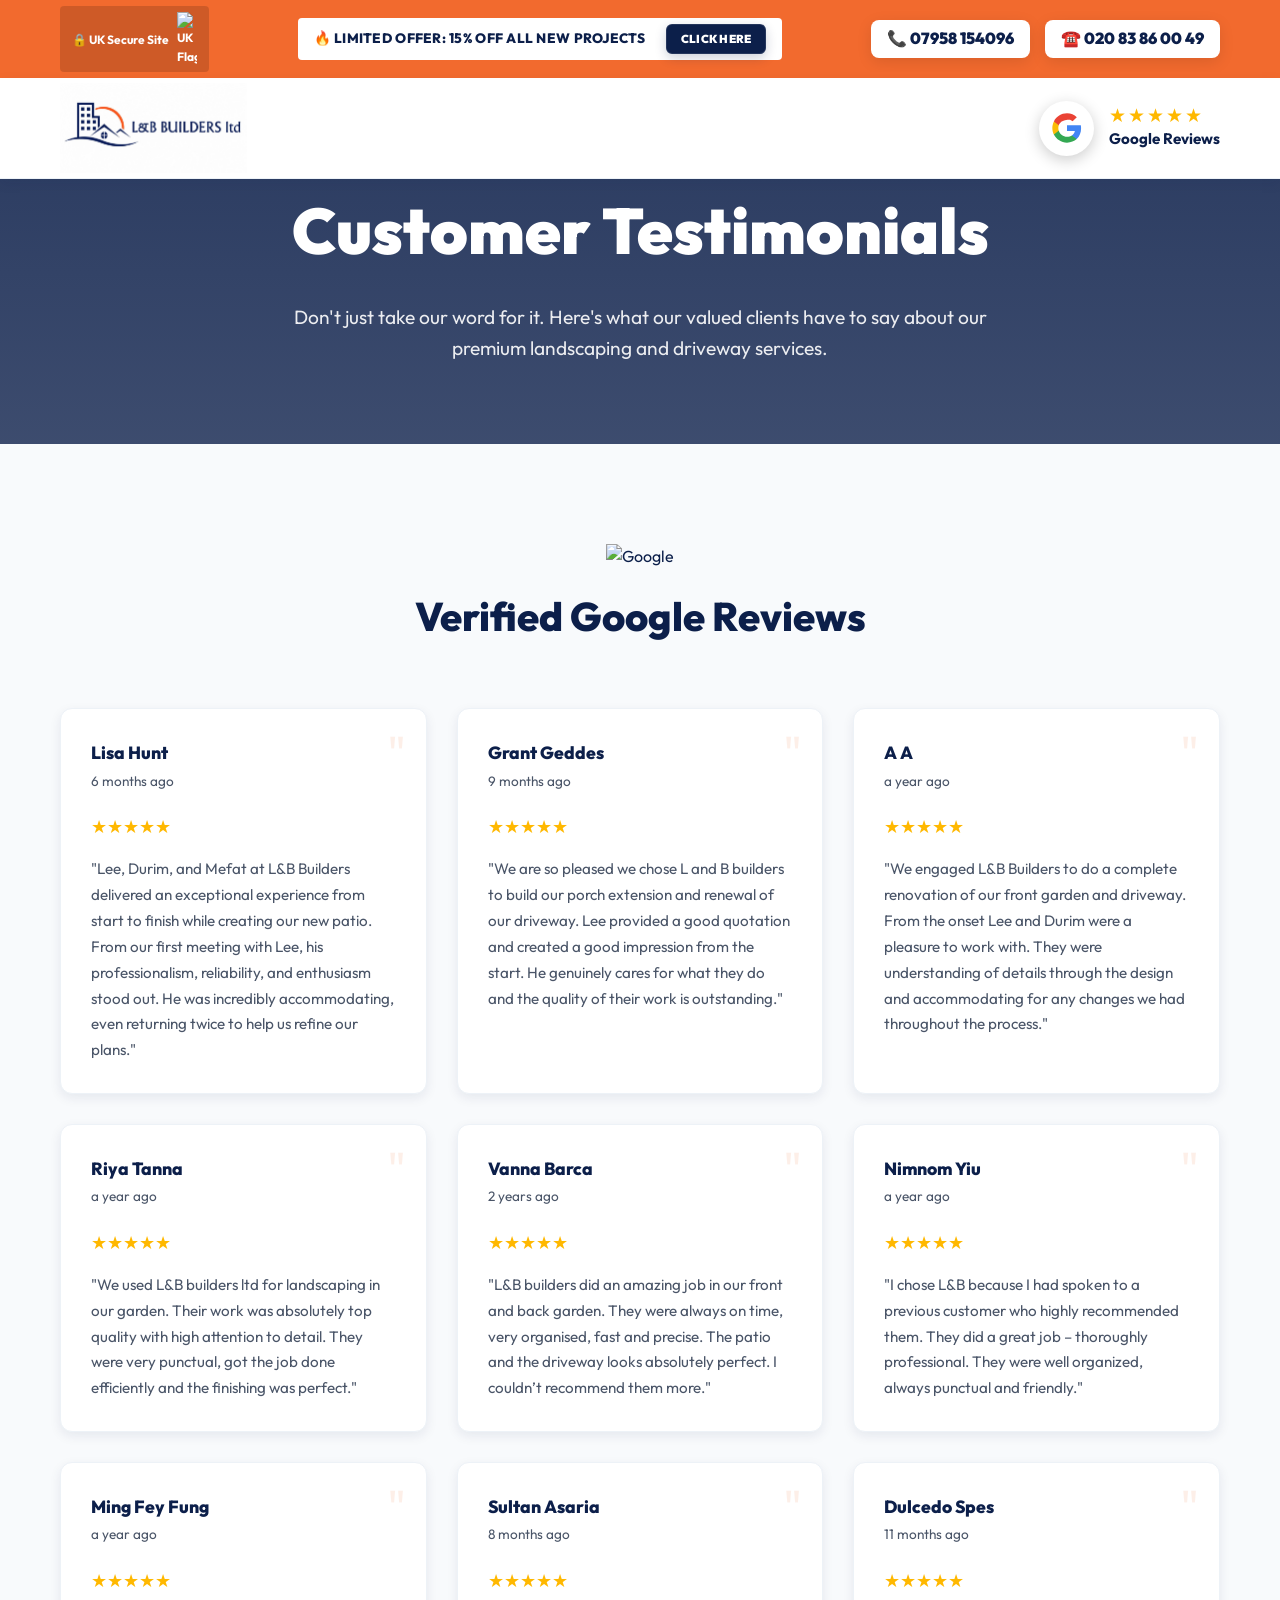
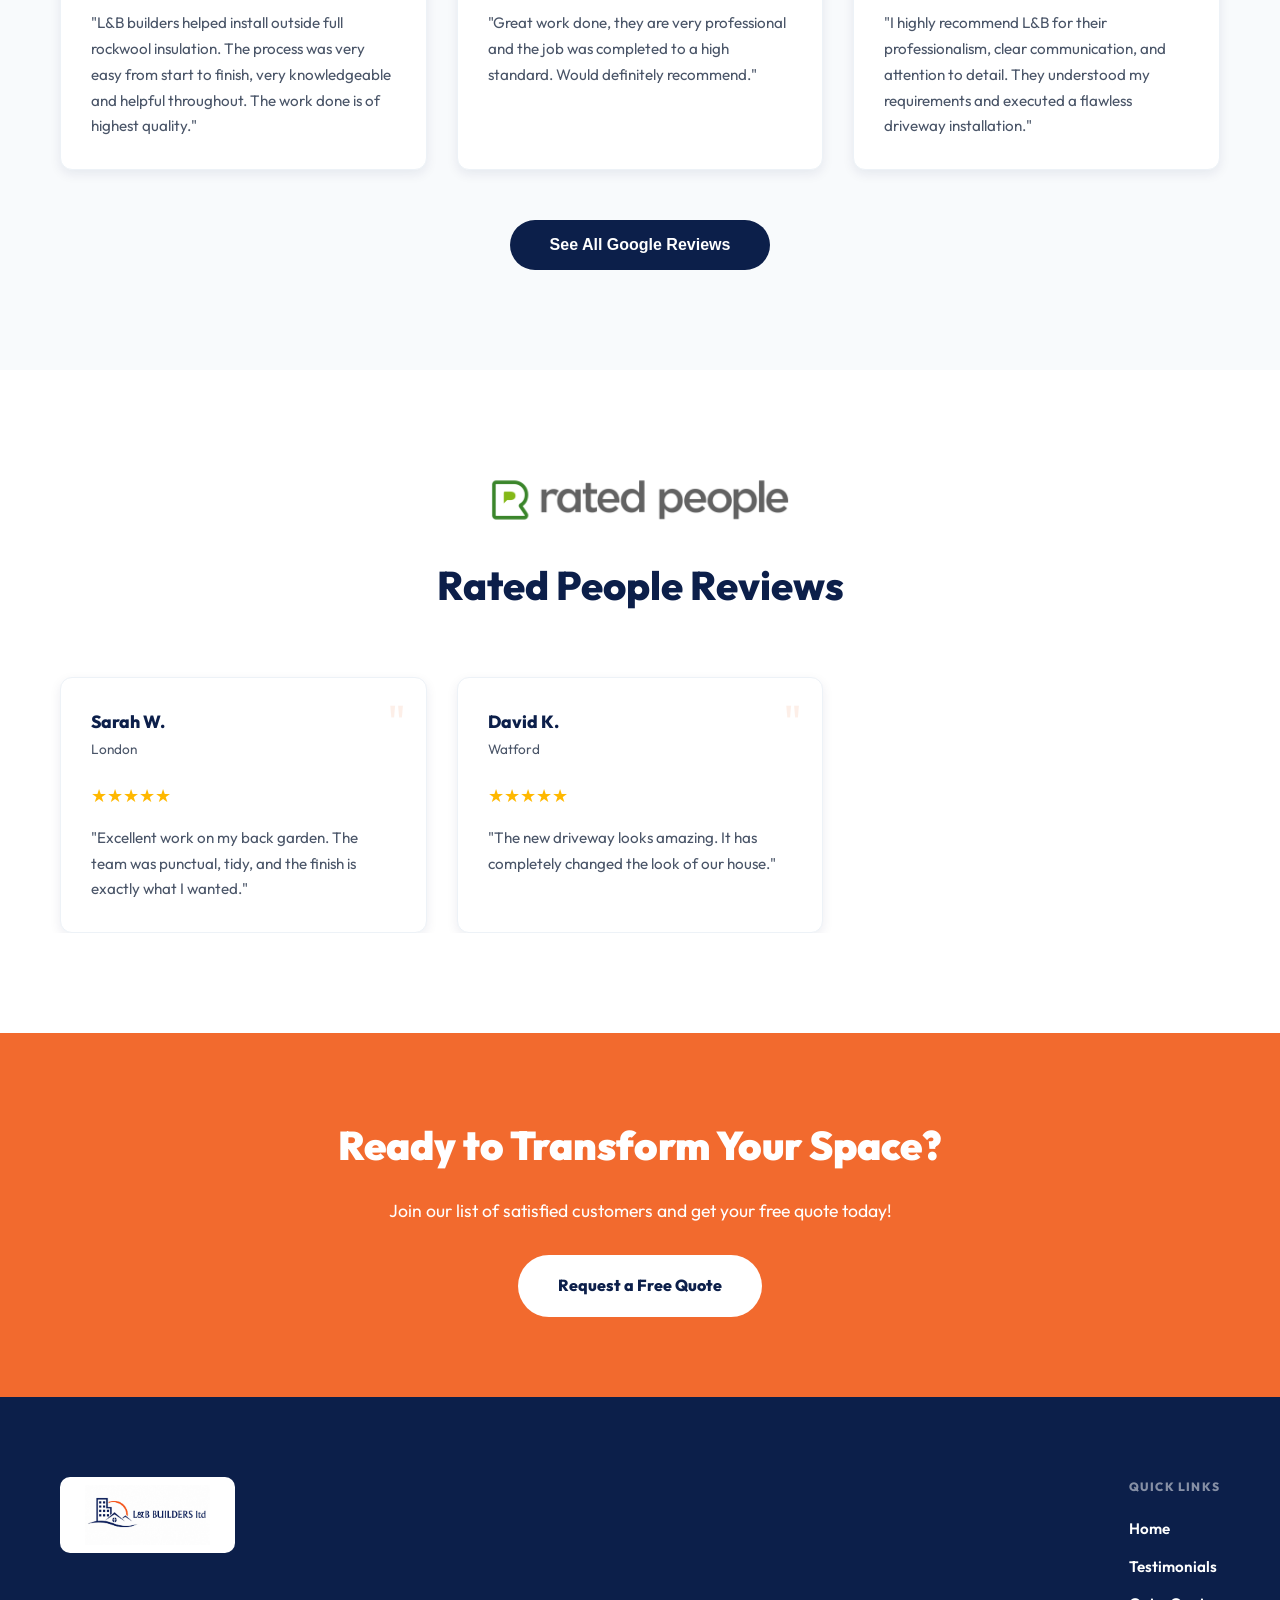
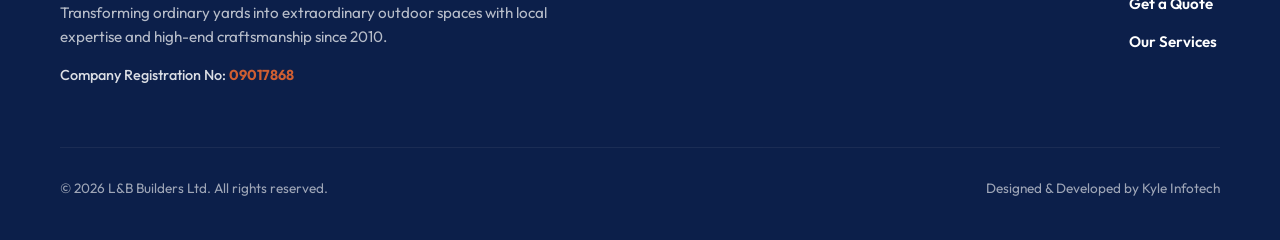
==== commit 74519c07: "change sbnner" ====
--- a/testimonials.html
+++ b/testimonials.html
@@ -585,6 +585,9 @@
                     </a>
                     <p>Transforming ordinary yards into extraordinary outdoor spaces with local expertise and high-end
                         craftsmanship since 2010.</p>
+                    <div style="font-size: 0.9rem; opacity: 0.85; margin-top: 15px; font-weight: 500; color: #fff;">
+                        Company Registration No: <span style="color: var(--secondary); font-weight: 700;">09017868</span>
+                    </div>
                 </div>
 
                 <div class="footer-links-lp" style="flex: 0 0 auto;">
--- a/assets/style.css
+++ b/assets/style.css
@@ -471,6 +471,296 @@
              display: none;
          }
 
+     /* ════════════════════════════════
+        NEW CUSTOM HERO STYLE (MATCHING USER SCREENSHOT)
+        ════════════════════════════════ */
+     #hero {
+         min-height: 100vh;
+        padding: 180px 0 100px 0;
+         display: flex;
+         align-items: center;
+         background: linear-gradient(rgba(0, 0, 0, 0.2), rgba(0, 0, 0, 0.45)), url('images/Work Completed 4.jpeg') center/cover no-repeat;
+         position: relative;
+         overflow: hidden;
+     }
+
+     /* Dark semi-transparent box for heading */
+     .hero-text-box-v5 {
+         background: rgba(0, 0, 0, 0.65);
+         backdrop-filter: blur(12px);
+         -webkit-backdrop-filter: blur(12px);
+         border: 1px solid rgba(255, 255, 255, 0.2);
+         padding: 40px;
+         border-radius: 16px;
+         max-width: 720px;
+         box-shadow: 0 20px 40px rgba(0, 0, 0, 0.5);
+         margin-bottom: 30px;
+     }
+
+     .hero-text-box-v5 h1 {
+         font-size: clamp(2rem, 5.5vw, 3.2rem);
+         font-weight: 800;
+         line-height: 1.2;
+         color: #fff;
+         margin: 0;
+         letter-spacing: -0.02em;
+         font-family: var(--ff-main);
+     }
+
+     /* Action area wrapping buttons */
+     .hero-action-v5 {
+         position: relative;
+         display: inline-flex;
+         align-items: center;
+         gap: 20px;
+         margin-top: 15px;
+         z-index: 10;
+         flex-wrap: wrap;
+     }
+
+     /* Grass Green Pill Button */
+     .btn-green-pill {
+         position: relative;
+         z-index: 1;
+         background: linear-gradient(135deg, #5cbd15 0%, #4ea80c 100%);
+         color: #fff;
+         padding: 18px 45px;
+         font-size: 1.2rem;
+         font-weight: 800;
+         text-decoration: none;
+         border-radius: 100px;
+         box-shadow: 0 8px 25px rgba(78, 168, 12, 0.4);
+         transition: all 0.3s cubic-bezier(0.175, 0.885, 0.32, 1.275);
+         border: 2px solid #fff;
+         text-transform: capitalize;
+         display: inline-block;
+     }
+
+     .btn-green-pill:hover {
+         transform: translateY(-4px) scale(1.03);
+         box-shadow: 0 12px 30px rgba(78, 168, 12, 0.6);
+         background: linear-gradient(135deg, #6cd41a 0%, #5cbd15 100%);
+     }
+
+     /* Orange Gradient Call Button */
+     .btn-orange-pill {
+         position: relative;
+         z-index: 1;
+         background: linear-gradient(135deg, #f26a2e 0%, #d24e12 100%);
+         color: #fff;
+         padding: 18px 45px;
+         font-size: 1.2rem;
+         font-weight: 800;
+         text-decoration: none;
+         border-radius: 100px;
+         box-shadow: 0 8px 25px rgba(242, 106, 46, 0.4);
+         transition: all 0.3s cubic-bezier(0.175, 0.885, 0.32, 1.275);
+         border: 2px solid #fff;
+         text-transform: capitalize;
+         display: inline-block;
+         animation: orangeBtnPulse 2.5s infinite ease-in-out;
+     }
+
+     .btn-orange-pill:hover {
+         transform: translateY(-4px) scale(1.03);
+         box-shadow: 0 15px 35px rgba(242, 106, 46, 0.7);
+         background: linear-gradient(135deg, #f47e47 0%, #f26a2e 100%);
+     }
+
+     @keyframes orangeBtnPulse {
+         0% {
+             box-shadow: 0 8px 25px rgba(242, 106, 46, 0.4);
+         }
+         50% {
+             box-shadow: 0 8px 35px rgba(242, 106, 46, 0.75), 0 0 15px rgba(242, 106, 46, 0.3);
+         }
+         100% {
+             box-shadow: 0 8px 25px rgba(242, 106, 46, 0.4);
+         }
+     }
+
+     /* USPs & Badges Layout under Buttons */
+     .hero-usps-v5 {
+         display: flex;
+         gap: 30px;
+         margin-top: 35px;
+         flex-wrap: wrap;
+         z-index: 10;
+         position: relative;
+     }
+
+     .usp-item-v5 {
+         display: flex;
+         align-items: center;
+         gap: 10px;
+         color: #fff;
+         font-weight: 600;
+         font-size: 1.05rem;
+     }
+
+     .usp-icon-v5 {
+         width: 24px;
+         height: 24px;
+         background: #F26A2E;
+         color: #fff;
+         border-radius: 50%;
+         display: inline-flex;
+         align-items: center;
+         justify-content: center;
+         font-size: 0.8rem;
+         font-weight: 800;
+     }
+
+     .hero-badges-v5 {
+         display: flex;
+         gap: 15px;
+         margin-top: 25px;
+         flex-wrap: wrap;
+         z-index: 10;
+         position: relative;
+     }
+
+     .badge-item-v5 {
+         background: #fff;
+         padding: 8px 20px;
+         border-radius: 12px;
+         display: flex;
+         align-items: center;
+         gap: 10px;
+         box-shadow: 0 8px 20px rgba(0, 0, 0, 0.15);
+         border: 1px solid rgba(255, 255, 255, 0.1);
+         height: 52px;
+     }
+
+     .badge-img-google {
+         height: 20px;
+         width: auto;
+     }
+
+     .badge-stars-google {
+         color: #FFB800;
+         font-size: 1.1rem;
+         letter-spacing: 1px;
+         display: flex;
+         align-items: center;
+     }
+
+     .badge-img-rated {
+         height: 26px;
+         width: auto;
+     }
+
+     /* Smiling Man on the Right */
+     .hero-grid-v5 {
+         display: grid;
+         grid-template-columns: 1.2fr 0.8fr;
+         gap: 40px;
+         align-items: center;
+         min-height: calc(100vh - 160px);
+     }
+
+     .hero-right-v5 {
+         display: flex;
+         justify-content: flex-end;
+         align-items: flex-end;
+         align-self: flex-end;
+         position: relative;
+     }
+
+     .hero-man-img-v5 {
+         width: 100%;
+         max-width: 480px;
+         height: auto;
+         display: block;
+         filter: drop-shadow(0 15px 30px rgba(0, 0, 0, 0.35));
+         animation: heroManEntrance 1s ease-out;
+     }
+
+     @keyframes heroManEntrance {
+         0% {
+             opacity: 0;
+             transform: translateY(40px);
+         }
+         100% {
+             opacity: 1;
+             transform: translateY(0);
+         }
+     }
+
+     /* Responsive Layout */
+     @media (max-width: 991px) {
+         .hero-grid-v5 {
+             grid-template-columns: 1fr;
+             text-align: center;
+             padding-top: 40px;
+             gap: 50px;
+         }
+
+         .hero-text-box-v5 {
+             margin: 0 auto 30px;
+             padding: 25px 30px;
+         }
+
+         .hero-action-v5 {
+             justify-content: center;
+         }
+
+         .hero-right-v5 {
+             justify-content: center;
+         }
+         
+         .hero-man-img-v5 {
+             max-width: 360px;
+         }
+         .hero-usps-v5 {
+             justify-content: center;
+             margin-top: 30px;
+         }
+         .hero-badges-v5 {
+             justify-content: center;
+             margin-top: 20px;
+         }
+     }
+
+     @media (max-width: 480px) {
+         .hero-text-box-v5 {
+             padding: 25px 20px;
+         }
+         .hero-text-box-v5 h1 {
+             font-size: 1.8rem;
+         }
+         .hero-action-v5 {
+             flex-direction: column;
+             gap: 15px;
+             margin-top: 5px;
+         }
+         .btn-green-pill,
+         .btn-orange-pill {
+             padding: 15px 30px;
+             font-size: 1.05rem;
+             width: 100%;
+             text-align: center;
+         }
+         .hero-usps-v5 {
+             flex-direction: column;
+             align-items: flex-start;
+             gap: 15px;
+             display: inline-flex;
+             text-align: left;
+             margin: 30px auto 0;
+         }
+         .usp-item-v5 {
+             font-size: 1rem;
+         }
+         .hero-badges-v5 {
+             justify-content: center;
+             gap: 12px;
+         }
+         .badge-item-v5 {
+             padding: 6px 15px;
+             height: 48px;
+         }
+     }
          #hero {
              padding-top: 120px;
          }
@@ -481,87 +771,502 @@
      }
 
      /* ════════════════════════════════
-       HERO
-       ════════════════════════════════ */
+        NEW CUSTOM HERO STYLE (MATCHING USER SCREENSHOT)
+        ════════════════════════════════ */
      #hero {
          min-height: 100vh;
-         padding: 160px 0 100px;
-         display: flex;
-         align-items: center;
-         background:
-             linear-gradient(135deg, rgba(255, 255, 255, 0.9) 0%, rgba(255, 255, 255, 0.7) 100%),
-             url('assets/images/driveaways.jpeg') center/cover no-repeat;
+        padding: 180px 0 100px 0;
+         display: flex;
+         align-items: center;
+         background: linear-gradient(rgba(0, 0, 0, 0.2), rgba(0, 0, 0, 0.45)), url('images/Work Completed 4.jpeg') center/cover no-repeat;
          position: relative;
          overflow: hidden;
      }
 
-     #hero::before {
-         content: '';
-         position: absolute;
-         inset: 0;
-         background: radial-gradient(circle at 70% 30%, rgba(242, 106, 46, 0.1) 0%, transparent 50%);
-         pointer-events: none;
-     }
-
-     .hero-grid {
+     /* Dark semi-transparent box for heading */
+     .hero-text-box-v5 {
+         background: rgba(0, 0, 0, 0.25);
+         backdrop-filter: blur(12px);
+         -webkit-backdrop-filter: blur(12px);
+         border: 1px solid rgba(255, 255, 255, 0.2);
+         padding: 40px;
+         border-radius: 16px;
+         max-width: 720px;
+         box-shadow: 0 20px 40px rgba(0, 0, 0, 0.5);
+         margin-bottom: 30px;
+     }
+
+     .hero-text-box-v5 h1 {
+         font-size: clamp(2rem, 5.5vw, 3.2rem);
+         font-weight: 800;
+         line-height: 1.2;
+         color: #fff;
+         margin: 0;
+         letter-spacing: -0.02em;
+         font-family: var(--ff-main);
+     }
+
+     /* Action area wrapping buttons */
+     .hero-action-v5 {
+         position: relative;
+         display: inline-flex;
+         align-items: center;
+         gap: 20px;
+         margin-top: 15px;
+         z-index: 10;
+         flex-wrap: wrap;
+     }
+
+     /* Grass Green Pill Button */
+     .btn-green-pill {
+         position: relative;
+         z-index: 1;
+         background: linear-gradient(135deg, #5cbd15 0%, #4ea80c 100%);
+         color: #fff;
+         padding: 18px 45px;
+         font-size: 1.2rem;
+         font-weight: 800;
+         text-decoration: none;
+         border-radius: 100px;
+         box-shadow: 0 8px 25px rgba(78, 168, 12, 0.4);
+         transition: all 0.3s cubic-bezier(0.175, 0.885, 0.32, 1.275);
+         border: 2px solid #fff;
+         text-transform: capitalize;
+         display: inline-block;
+     }
+
+     .btn-green-pill:hover {
+         transform: translateY(-4px) scale(1.03);
+         box-shadow: 0 12px 30px rgba(78, 168, 12, 0.6);
+         background: linear-gradient(135deg, #6cd41a 0%, #5cbd15 100%);
+     }
+
+     /* Orange Gradient Call Button */
+     .btn-orange-pill {
+         position: relative;
+         z-index: 1;
+         background: linear-gradient(135deg, #f26a2e 0%, #d24e12 100%);
+         color: #fff;
+         padding: 18px 45px;
+         font-size: 1.2rem;
+         font-weight: 800;
+         text-decoration: none;
+         border-radius: 100px;
+         box-shadow: 0 8px 25px rgba(242, 106, 46, 0.4);
+         transition: all 0.3s cubic-bezier(0.175, 0.885, 0.32, 1.275);
+         border: 2px solid #fff;
+         text-transform: capitalize;
+         display: inline-block;
+         animation: orangeBtnPulse 2.5s infinite ease-in-out;
+     }
+
+     .btn-orange-pill:hover {
+         transform: translateY(-4px) scale(1.03);
+         box-shadow: 0 15px 35px rgba(242, 106, 46, 0.7);
+         background: linear-gradient(135deg, #f47e47 0%, #f26a2e 100%);
+     }
+
+     @keyframes orangeBtnPulse {
+         0% {
+             box-shadow: 0 8px 25px rgba(242, 106, 46, 0.4);
+         }
+         50% {
+             box-shadow: 0 8px 35px rgba(242, 106, 46, 0.75), 0 0 15px rgba(242, 106, 46, 0.3);
+         }
+         100% {
+             box-shadow: 0 8px 25px rgba(242, 106, 46, 0.4);
+         }
+     }
+
+     /* USPs & Badges Layout under Buttons */
+     .hero-usps-v5 {
+         display: flex;
+         gap: 30px;
+         margin-top: 35px;
+         flex-wrap: wrap;
+         z-index: 10;
+         position: relative;
+     }
+
+     .usp-item-v5 {
+         display: flex;
+         align-items: center;
+         gap: 10px;
+         color: #fff;
+         font-weight: 600;
+         font-size: 1.05rem;
+     }
+
+     .usp-icon-v5 {
+         width: 24px;
+         height: 24px;
+         background: #F26A2E;
+         color: #fff;
+         border-radius: 50%;
+         display: inline-flex;
+         align-items: center;
+         justify-content: center;
+         font-size: 0.8rem;
+         font-weight: 800;
+     }
+
+     .hero-badges-v5 {
+         display: flex;
+         gap: 15px;
+         margin-top: 25px;
+         flex-wrap: wrap;
+         z-index: 10;
+         position: relative;
+     }
+
+     .badge-item-v5 {
+         background: #fff;
+         padding: 8px 20px;
+         border-radius: 12px;
+         display: flex;
+         align-items: center;
+         gap: 10px;
+         box-shadow: 0 8px 20px rgba(0, 0, 0, 0.15);
+         border: 1px solid rgba(255, 255, 255, 0.1);
+         height: 52px;
+     }
+
+     .badge-img-google {
+         height: 20px;
+         width: auto;
+     }
+
+     .badge-stars-google {
+         color: #FFB800;
+         font-size: 1.1rem;
+         letter-spacing: 1px;
+         display: flex;
+         align-items: center;
+     }
+
+     .badge-img-rated {
+         height: 26px;
+         width: auto;
+     }
+
+     /* Smiling Man on the Right */
+     .hero-grid-v5 {
          display: grid;
          grid-template-columns: 1.2fr 0.8fr;
-         gap: 80px;
-         align-items: center;
-     }
-
-     .hero-content h1 {
-         font-size: clamp(3rem, 8vw, 4.5rem);
-         font-weight: 900;
-         line-height: 1.1;
-         color: var(--primary);
-         margin-bottom: 24px;
-         letter-spacing: -0.04em;
-     }
-
-     .hero-content h1 em {
-         font-style: normal;
-         color: var(--secondary);
-     }
-
-     .hero-content p {
-         font-size: 1.35rem;
-         color: var(--ink-muted);
-         margin-bottom: 40px;
-         max-width: 600px;
-     }
-
-     .hero-btns {
-         display: flex;
-         gap: 16px;
+         gap: 40px;
+         align-items: center;
+         min-height: calc(100vh - 160px);
+     }
+
+     .hero-right-v5 {
+         display: flex;
+         justify-content: flex-end;
+         align-items: flex-end;
+         align-self: flex-end;
+         position: relative;
+     }
+
+     .hero-man-img-v5 {
+         width: 100%;
+         max-width: 480px;
+         height: auto;
+         display: block;
+         filter: drop-shadow(0 15px 30px rgba(0, 0, 0, 0.35));
+         animation: heroManEntrance 1s ease-out;
+     }
+
+     @keyframes heroManEntrance {
+         0% {
+             opacity: 0;
+             transform: translateY(40px);
+         }
+         100% {
+             opacity: 1;
+             transform: translateY(0);
+         }
+     }
+
+     /* Responsive Layout */
+     @media (max-width: 991px) {
+         .hero-grid-v5 {
+             grid-template-columns: 1fr;
+             text-align: center;
+             padding-top: 40px;
+             gap: 50px;
+         }
+
+         .hero-text-box-v5 {
+             margin: 0 auto 30px;
+             padding: 25px 30px;
+         }
+
+         .hero-action-v5 {
+             justify-content: center;
+         }
+
+         .hero-right-v5 {
+             justify-content: center;
+         }
+         
+         .hero-man-img-v5 {
+             max-width: 360px;
+         }
+         .hero-usps-v5 {
+             justify-content: center;
+             margin-top: 30px;
+         }
+         .hero-badges-v5 {
+             justify-content: center;
+             margin-top: 20px;
+         }
+     }
+
+     @media (max-width: 480px) {
+         .hero-text-box-v5 {
+             padding: 25px 20px;
+         }
+         .hero-text-box-v5 h1 {
+             font-size: 1.8rem;
+         }
+         .hero-action-v5 {
+             flex-direction: column;
+             gap: 15px;
+             margin-top: 5px;
+         }
+         .btn-green-pill,
+         .btn-orange-pill {
+             padding: 15px 30px;
+             font-size: 1.05rem;
+             width: 100%;
+             text-align: center;
+         }
+         .hero-usps-v5 {
+             flex-direction: column;
+             align-items: flex-start;
+             gap: 15px;
+             display: inline-flex;
+             text-align: left;
+             margin: 30px auto 0;
+         }
+         .usp-item-v5 {
+             font-size: 1rem;
+         }
+         .hero-badges-v5 {
+             justify-content: center;
+             gap: 12px;
+         }
+         .badge-item-v5 {
+             padding: 6px 15px;
+             height: 48px;
+         }
+     }
+        .btn-orange-pill {
+         transition: all 0.3s cubic-bezier(0.175, 0.885, 0.32, 1.275);
+         border: 2px solid #fff;
+         text-transform: capitalize;
+         display: inline-block;
+         animation: orangeBtnPulse 2.5s infinite ease-in-out;
+     }
+
+     .btn-orange-pill:hover {
+         transform: translateY(-4px) scale(1.03);
+         box-shadow: 0 15px 35px rgba(242, 106, 46, 0.7);
+         background: linear-gradient(135deg, #f47e47 0%, #f26a2e 100%);
+     }
+
+     @keyframes orangeBtnPulse {
+         0% {
+             box-shadow: 0 8px 25px rgba(242, 106, 46, 0.4);
+         }
+         50% {
+             box-shadow: 0 8px 35px rgba(242, 106, 46, 0.75), 0 0 15px rgba(242, 106, 46, 0.3);
+         }
+         100% {
+             box-shadow: 0 8px 25px rgba(242, 106, 46, 0.4);
+         }
+     }
+
+     /* USPs & Badges Layout under Buttons */
+     .hero-usps-v5 {
+         display: flex;
+         gap: 30px;
+         margin-top: 35px;
          flex-wrap: wrap;
-         margin-bottom: 48px;
-     }
-
-     .hero-trust {
-         display: flex;
-         gap: 32px;
-         flex-wrap: wrap;
-     }
-
-     .trust-item {
+         z-index: 10;
+         position: relative;
+     }
+
+     .usp-item-v5 {
          display: flex;
          align-items: center;
          gap: 10px;
+         color: #fff;
          font-weight: 600;
-         color: var(--primary);
-     }
-
-     .trust-item .tic {
+         font-size: 1.05rem;
+     }
+
+     .usp-icon-v5 {
          width: 24px;
          height: 24px;
-         background: var(--secondary);
+         background: #F26A2E;
          color: #fff;
          border-radius: 50%;
-         display: flex;
+         display: inline-flex;
          align-items: center;
          justify-content: center;
          font-size: 0.8rem;
+         font-weight: 800;
+     }
+
+     .hero-badges-v5 {
+         display: flex;
+         gap: 15px;
+         margin-top: 25px;
+         flex-wrap: wrap;
+         z-index: 10;
+         position: relative;
+     }
+
+     .badge-item-v5 {
+         background: #fff;
+         padding: 8px 20px;
+         border-radius: 12px;
+         display: flex;
+         align-items: center;
+         gap: 10px;
+         box-shadow: 0 8px 20px rgba(0, 0, 0, 0.15);
+         border: 1px solid rgba(255, 255, 255, 0.1);
+         height: 52px;
+     }
+
+     .badge-img-google {
+         height: 20px;
+         width: auto;
+     }
+
+     .badge-stars-google {
+         color: #FFB800;
+         font-size: 1.1rem;
+         letter-spacing: 1px;
+         display: flex;
+         align-items: center;
+     }
+
+     .badge-img-rated {
+         height: 26px;
+         width: auto;
+     }
+
+     /* Smiling Man on the Right */
+     .hero-grid-v5 {
+         display: grid;
+         grid-template-columns: 1.2fr 0.8fr;
+         gap: 40px;
+         align-items: center;
+         min-height: calc(100vh - 160px);
+     }
+
+     .hero-right-v5 {
+         display: flex;
+         justify-content: flex-end;
+         align-items: flex-end;
+         align-self: flex-end;
+         position: relative;
+     }
+
+     .hero-man-img-v5 {
+         width: 100%;
+         max-width: 480px;
+         height: auto;
+         display: block;
+         filter: drop-shadow(0 15px 30px rgba(0, 0, 0, 0.35));
+         animation: heroManEntrance 1s ease-out;
+     }
+
+     @keyframes heroManEntrance {
+         0% {
+             opacity: 0;
+             transform: translateY(40px);
+         }
+         100% {
+             opacity: 1;
+             transform: translateY(0);
+         }
+     }
+
+     /* Responsive Layout */
+     @media (max-width: 991px) {
+         .hero-grid-v5 {
+             grid-template-columns: 1fr;
+             text-align: center;
+             padding-top: 40px;
+             gap: 50px;
+         }
+
+         .hero-text-box-v5 {
+             margin: 0 auto 30px;
+             padding: 25px 30px;
+         }
+
+         .hero-action-v5 {
+             justify-content: center;
+         }
+
+         .hero-right-v5 {
+             justify-content: center;
+         }
+         
+         .hero-man-img-v5 {
+             max-width: 360px;
+         }
+         .hero-usps-v5 {
+             justify-content: center;
+             margin-top: 30px;
+         }
+         .hero-badges-v5 {
+             justify-content: center;
+             margin-top: 20px;
+         }
+     }
+
+     @media (max-width: 480px) {
+         .hero-text-box-v5 {
+             padding: 25px 20px;
+         }
+         .hero-text-box-v5 h1 {
+             font-size: 1.8rem;
+         }
+         .hero-action-v5 {
+             flex-direction: column;
+             gap: 15px;
+             margin-top: 5px;
+         }
+         .btn-green-pill,
+         .btn-orange-pill {
+             padding: 15px 30px;
+             font-size: 1.05rem;
+             width: 100%;
+             text-align: center;
+         }
+         .hero-usps-v5 {
+             flex-direction: column;
+             align-items: flex-start;
+             gap: 15px;
+             display: inline-flex;
+             text-align: left;
+             margin: 30px auto 0;
+         }
+         .usp-item-v5 {
+             font-size: 1rem;
+         }
+         .hero-badges-v5 {
+             justify-content: center;
+             gap: 12px;
+         }
+         .badge-item-v5 {
+             padding: 6px 15px;
+             height: 48px;
+         }
      }
 
      .hero-form-card {
@@ -908,7 +1613,7 @@
 
      .service-img-v2 {
          width: 100%;
-         height: 240px;
+         height: 400px;
          overflow: hidden;
          margin-bottom: 25px;
      }
@@ -929,15 +1634,7 @@
          font-weight: 800;
          color: var(--primary);
          padding: 0 30px;
-         margin-bottom: 12px;
-     }
-
-     .service-card-v2 p {
-         font-size: 1rem;
-         color: var(--ink-muted);
-         padding: 0 30px;
          margin-bottom: 25px;
-         line-height: 1.6;
          flex-grow: 1;
      }
 
@@ -2784,4 +3481,19 @@
          .page-hero {
              padding: 180px 0 60px;
          }
-     }+     }
+
+
+/* ─── RESPONSIVE HERO PADDING OVERRIDES (ADDITIONAL SPACING) ─── */
+@media (max-width: 991px) {
+    #hero {
+        padding: 150px 0 80px 0 !important;
+        min-height: auto !important;
+    }
+}
+@media (max-width: 480px) {
+    #hero {
+        padding: 130px 0 60px 0 !important;
+        min-height: auto !important;
+    }
+}
